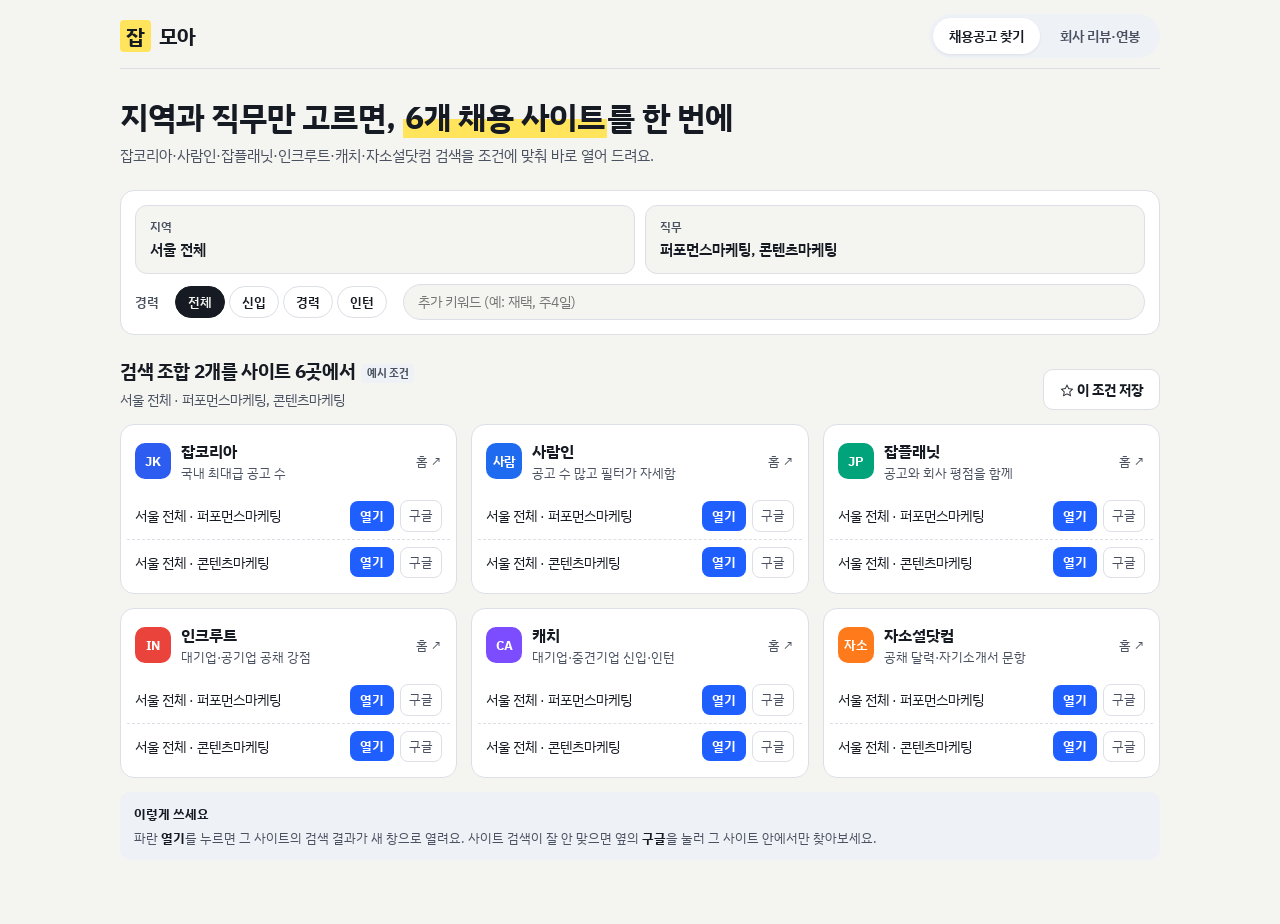
==== jobmoa.html @ 412c2b77 "잡모아·틀편집 스튜디오 앱 페이지 추가 (iOS 홈 화면 웹앱 메타 + 아이콘)" ====
<!doctype html>
<html lang="ko">
<head>
<meta charset="utf-8">
<meta name="viewport" content="width=device-width, initial-scale=1, viewport-fit=cover">
<meta name="theme-color" content="#f4f5f1">
<title>잡모아</title>
<!-- iOS '홈 화면에 추가' 웹앱 -->
<meta name="apple-mobile-web-app-capable" content="yes">
<meta name="mobile-web-app-capable" content="yes">
<meta name="apple-mobile-web-app-status-bar-style" content="default">
<meta name="apple-mobile-web-app-title" content="잡모아">
<link rel="apple-touch-icon" sizes="512x512" href="jobmoa_icon.png">
<link rel="icon" type="image/png" sizes="512x512" href="jobmoa_icon.png">
<link rel="preconnect" href="https://fonts.googleapis.com">
<link rel="preconnect" href="https://fonts.gstatic.com" crossorigin>
<link rel="stylesheet" href="https://fonts.googleapis.com/css2?family=IBM+Plex+Sans+KR:wght@400;500;600;700&display=swap">
<style>
/* 레이아웃: 이력서 종이 + 형광펜 — 위에서 조건을 고르면 아래에 사이트별 결과 카드가 바로 쌓이는 한 줄 흐름 */
:root {
  --paper: #f4f5f1;
  --sheet: #ffffff;
  --ink: #161a22;
  --ink-2: #4a5160;
  --rule: #dcdfe5;
  --pen: #1f5eff;
  --pen-ink: #ffffff;
  --marker: #ffe45c;
  --marker-ink: #161a22;
  --soft: #eef1f6;
  --font: "IBM Plex Sans KR", "Apple SD Gothic Neo", "Malgun Gothic", system-ui, sans-serif;
  --r: 14px;
}
@media (prefers-color-scheme: dark) {
  :root:not([data-theme="light"]) {
    --paper: #0f1115; --sheet: #181b22; --ink: #eceef3; --ink-2: #a3a9b7; --rule: #2b303b;
    --pen: #6f97ff; --pen-ink: #0f1115; --marker: #f5d63d; --marker-ink: #161a22; --soft: #20242d;
    color-scheme: dark;
  }
}
:root[data-theme="dark"] {
  --paper: #0f1115; --sheet: #181b22; --ink: #eceef3; --ink-2: #a3a9b7; --rule: #2b303b;
  --pen: #6f97ff; --pen-ink: #0f1115; --marker: #f5d63d; --marker-ink: #161a22; --soft: #20242d;
  color-scheme: dark;
}
* { box-sizing: border-box; }
[hidden] { display: none !important; }
body {
  background: var(--paper); color: var(--ink); font-family: var(--font); font-size: 15px; line-height: 1.55;
  padding-left: max(16px, env(safe-area-inset-left, 0px));
  padding-right: max(16px, env(safe-area-inset-right, 0px));
  padding-block: 0 64px;
}
body::before { content: ""; position: fixed; inset: 0 0 auto; height: env(safe-area-inset-top, 0px); z-index: 10; background: var(--paper); }
button { font: inherit; color: inherit; }
a { color: inherit; }
:focus-visible { outline: 2px solid var(--pen); outline-offset: 2px; }
.wrap { max-width: 1040px; width: 100%; margin: 0 auto; display: flex; flex-direction: column; gap: 22px; }

/* 상단 */
.top { position: sticky; top: env(safe-area-inset-top, 0px); z-index: 5; background: var(--paper); padding-block: 14px 10px; display: flex; flex-wrap: wrap; gap: 12px; align-items: center; justify-content: space-between; border-bottom: 1px solid var(--rule); }
.logo { display: flex; align-items: center; gap: 8px; font-weight: 700; font-size: 21px; letter-spacing: -0.02em; text-decoration: none; }
.logo mark { background: var(--marker); color: var(--marker-ink); padding: 0 6px; border-radius: 4px; }
.tabs { display: flex; gap: 4px; background: var(--soft); padding: 4px; border-radius: 999px; }
.tabs a { text-decoration: none; padding: 7px 16px; border-radius: 999px; font-weight: 600; font-size: 14px; color: var(--ink-2); }
.tabs a[aria-current="page"] { background: var(--sheet); color: var(--ink); box-shadow: 0 1px 3px rgba(0,0,0,.08); }

.intro h1 { font-size: clamp(22px, 4.2vw, 32px); line-height: 1.3; margin: 6px 0 6px; letter-spacing: -0.03em; text-wrap: balance; }
.intro h1 mark { background: linear-gradient(transparent 55%, var(--marker) 55%); color: inherit; padding: 0 2px; }
.intro p { margin: 0; color: var(--ink-2); max-width: 62ch; }

.sheet { background: var(--sheet); border: 1px solid var(--rule); border-radius: var(--r); }

/* 조건 고르기 (잡코리아식 2단 메뉴) */
.cond { display: grid; grid-template-columns: 1fr 1fr; gap: 10px; padding: 14px; }
@media (max-width: 640px) { .cond { grid-template-columns: 1fr; } }
.field-btn { display: flex; flex-direction: column; align-items: flex-start; gap: 2px; text-align: left; padding: 12px 14px; border: 1px solid var(--rule); border-radius: 12px; background: var(--paper); cursor: pointer; min-width: 0; }
.field-btn[aria-expanded="true"] { border-color: var(--pen); box-shadow: 0 0 0 3px color-mix(in srgb, var(--pen) 18%, transparent); }
.field-btn small { color: var(--ink-2); font-size: 12px; font-weight: 600; letter-spacing: 0.04em; }
.field-btn span { font-weight: 600; white-space: nowrap; overflow: hidden; text-overflow: ellipsis; max-width: 100%; }
.field-btn span.empty { color: var(--ink-2); font-weight: 400; }

.extra { grid-column: 1 / -1; display: flex; flex-wrap: wrap; gap: 8px 16px; align-items: center; }
.seg { display: flex; gap: 4px; flex-wrap: wrap; }
.seg button, .chip { border: 1px solid var(--rule); background: var(--sheet); border-radius: 999px; padding: 5px 12px; font-size: 13px; font-weight: 600; cursor: pointer; }
.seg button[aria-pressed="true"] { background: var(--ink); color: var(--paper); border-color: var(--ink); }
.extra label { font-size: 13px; color: var(--ink-2); font-weight: 600; }
.kw { flex: 1; min-width: 160px; border: 1px solid var(--rule); background: var(--paper); border-radius: 999px; padding: 6px 14px; font: inherit; font-size: 14px; color: var(--ink); }

.panel { border-top: 1px solid var(--rule); }
.panel-head { display: flex; justify-content: space-between; align-items: center; padding: 12px 14px 0; gap: 8px; }
.panel-head b { font-size: 15px; }
.panel-head .count { font-size: 13px; color: var(--ink-2); font-variant-numeric: tabular-nums; }
.cols { display: grid; grid-template-columns: minmax(110px, 0.8fr) 2fr; height: 330px; margin: 10px 14px 0; border: 1px solid var(--rule); border-radius: 10px; overflow: hidden; }
.col { overflow-y: auto; min-width: 0; }
.col.l { background: var(--soft); border-right: 1px solid var(--rule); }
.col.l button { display: flex; justify-content: space-between; align-items: center; width: 100%; text-align: left; padding: 10px 12px; border: 0; background: none; cursor: pointer; font-size: 14px; gap: 6px; }
.col.l button[aria-current="true"] { background: var(--sheet); font-weight: 700; color: var(--pen); }
.col.l button .dot { width: 7px; height: 7px; border-radius: 50%; background: var(--pen); flex: none; }
.col.r { padding: 10px; display: flex; flex-wrap: wrap; align-content: flex-start; gap: 6px; }
.opt { border: 1px solid var(--rule); background: var(--sheet); border-radius: 8px; padding: 6px 10px; font-size: 14px; cursor: pointer; }
.opt[aria-pressed="true"] { background: var(--marker); color: var(--marker-ink); border-color: transparent; font-weight: 700; }
.opt.all { font-weight: 600; }
.picked { display: flex; flex-wrap: wrap; gap: 6px; padding: 12px 14px; min-height: 50px; align-items: center; }
.picked .chip { display: inline-flex; gap: 6px; align-items: center; background: var(--soft); border-color: transparent; }
.picked .chip i { font-style: normal; color: var(--ink-2); }
.picked .none { color: var(--ink-2); font-size: 13px; }
.panel-foot { display: flex; justify-content: flex-end; gap: 8px; padding: 0 14px 14px; }
.btn { border: 1px solid var(--rule); background: var(--sheet); border-radius: 10px; padding: 9px 16px; font-weight: 700; cursor: pointer; font-size: 14px; }
.btn.primary { background: var(--pen); color: var(--pen-ink); border-color: transparent; }

.saved { display: flex; flex-wrap: wrap; gap: 6px; align-items: center; }
.saved > span { font-size: 13px; color: var(--ink-2); font-weight: 600; margin-right: 4px; }
.saved .chip { display: inline-flex; align-items: center; gap: 6px; }
.saved .chip .x { border: 0; background: none; padding: 0 0 0 2px; cursor: pointer; color: var(--ink-2); }

/* 결과 */
.res-head { display: flex; flex-wrap: wrap; gap: 8px 12px; justify-content: space-between; align-items: flex-end; }
.res-head h2 { margin: 0; font-size: 19px; letter-spacing: -0.02em; }
.res-head p { margin: 2px 0 0; color: var(--ink-2); font-size: 14px; }
.example { display: inline-block; font-size: 11px; font-weight: 700; background: var(--soft); color: var(--ink-2); border-radius: 4px; padding: 1px 6px; margin-left: 6px; vertical-align: middle; }
.grid { display: grid; grid-template-columns: repeat(auto-fill, minmax(min(100%, 310px), 1fr)); gap: 14px; }
.site { display: flex; flex-direction: column; min-width: 0; }
.site-h { display: flex; align-items: center; gap: 10px; padding: 14px 14px 10px; }
.badge { flex: none; width: 36px; height: 36px; border-radius: 10px; display: grid; place-items: center; color: #fff; font-weight: 700; font-size: 13px; letter-spacing: -0.02em; }
.site-h b { display: block; font-size: 16px; }
.site-h small { display: block; color: var(--ink-2); font-size: 12.5px; }
.site-h .home { margin-left: auto; font-size: 12.5px; color: var(--ink-2); text-decoration: none; white-space: nowrap; }
.rows { list-style: none; margin: 0; padding: 0 6px 8px; }
.rows li { display: flex; align-items: center; gap: 6px; padding: 7px 8px; border-top: 1px dashed var(--rule); min-width: 0; }
.rows li:first-child { border-top: 0; }
.rows .q { flex: 1; min-width: 0; font-size: 14px; overflow: hidden; text-overflow: ellipsis; white-space: nowrap; }
.go { flex: none; text-decoration: none; font-weight: 700; font-size: 13px; padding: 5px 10px; border-radius: 8px; background: var(--pen); color: var(--pen-ink); }
.alt { flex: none; text-decoration: none; font-size: 12.5px; padding: 5px 8px; border-radius: 8px; color: var(--ink-2); border: 1px solid var(--rule); }
.more { margin: 0 14px 12px; align-self: flex-start; border: 0; background: none; color: var(--pen); font-weight: 700; font-size: 13px; cursor: pointer; padding: 0; }

/* 회사 */
.cform { display: flex; gap: 8px; padding: 14px; flex-wrap: wrap; }
.cform input { flex: 1; min-width: 180px; font: inherit; font-size: 16px; padding: 11px 14px; border: 1px solid var(--rule); border-radius: 10px; background: var(--paper); color: var(--ink); }
.quick { display: flex; flex-wrap: wrap; gap: 6px; padding: 0 14px 14px; align-items: center; }
.quick span { font-size: 13px; color: var(--ink-2); margin-right: 2px; }
.group-title { margin: 0; font-size: 18px; letter-spacing: -0.02em; }
.group-title small { display: block; font-size: 13px; color: var(--ink-2); font-weight: 400; letter-spacing: 0; }
.example { white-space: nowrap; }
.crow { display: flex; align-items: center; gap: 10px; padding: 12px 14px; flex-wrap: wrap; }
.crow .info { flex: 1; min-width: 150px; }
.crow .info b { display: block; }
.crow .info small { color: var(--ink-2); font-size: 13px; }
.crow .acts { display: flex; gap: 6px; }
.clist { display: flex; flex-direction: column; }
.clist .crow + .crow { border-top: 1px solid var(--rule); }

.note { font-size: 13px; color: var(--ink-2); background: var(--soft); border-radius: 10px; padding: 12px 14px; display: flex; flex-direction: column; gap: 4px; }
.note b { color: var(--ink); }
.toast { position: fixed; left: 50%; transform: translateX(-50%); bottom: calc(20px + env(safe-area-inset-bottom, 0px)); background: var(--ink); color: var(--paper); padding: 9px 16px; border-radius: 999px; font-weight: 600; font-size: 14px; z-index: 20; max-width: calc(100vw - 32px); }
@media (prefers-reduced-motion: no-preference) { .site, .crow { animation: rise .25s ease both; } }
@keyframes rise { from { transform: translateY(4px); } to { transform: none; } }
</style>
<style>body{margin:0}[hidden]{display:none!important}</style>
</head>
<body>

<div class="wrap">
  <header class="top">
    <a class="logo" href="#jobs"><mark>잡</mark>모아</a>
    <nav class="tabs" aria-label="메뉴">
      <a href="#jobs" id="tabJobs">채용공고 찾기</a>
      <a href="#company" id="tabCompany">회사 리뷰·연봉</a>
    </nav>
  </header>

  <!-- 채용공고 -->
  <main id="viewJobs" class="wrap">
    <div class="intro">
      <h1>지역과 직무만 고르면, <mark>6개 채용 사이트</mark>를 한 번에</h1>
      <p>잡코리아·사람인·잡플래닛·인크루트·캐치·자소설닷컴 검색을 조건에 맞춰 바로 열어 드려요.</p>
    </div>

    <div id="savedBar" class="saved" hidden></div>

    <section class="sheet" aria-label="검색 조건">
      <div class="cond">
        <button class="field-btn" id="btnRegion" type="button" aria-expanded="false" aria-controls="panel">
          <small>지역</small><span id="regionSum"></span>
        </button>
        <button class="field-btn" id="btnJob" type="button" aria-expanded="false" aria-controls="panel">
          <small>직무</small><span id="jobSum"></span>
        </button>
        <div class="extra">
          <label>경력</label>
          <div class="seg" id="expSeg">
            <button type="button" data-v="" aria-pressed="true">전체</button>
            <button type="button" data-v="신입" aria-pressed="false">신입</button>
            <button type="button" data-v="경력" aria-pressed="false">경력</button>
            <button type="button" data-v="인턴" aria-pressed="false">인턴</button>
          </div>
          <input class="kw" id="kw" type="text" placeholder="추가 키워드 (예: 재택, 주4일)" autocomplete="off">
        </div>
      </div>

      <div class="panel" id="panel" hidden>
        <div class="panel-head"><b id="panelTitle"></b><span class="count" id="panelCount"></span></div>
        <div class="cols">
          <div class="col l" id="colL"></div>
          <div class="col r" id="colR"></div>
        </div>
        <div class="picked" id="picked"></div>
        <div class="panel-foot">
          <button class="btn" id="btnReset" type="button">초기화</button>
          <button class="btn primary" id="btnDone" type="button">선택 완료</button>
        </div>
      </div>
    </section>

    <section aria-label="검색 결과" class="wrap" style="gap:14px">
      <div class="res-head">
        <div>
          <h2 id="resTitle"></h2>
          <p id="resSub"></p>
        </div>
        <button class="btn" id="btnSave" type="button">☆ 이 조건 저장</button>
      </div>
      <div class="grid" id="jobGrid"></div>
      <div class="note">
        <b>이렇게 쓰세요</b>
        <span>파란 <b>열기</b>를 누르면 그 사이트의 검색 결과가 새 창으로 열려요. 사이트 검색이 잘 안 맞으면 옆의 <b>구글</b>을 눌러 그 사이트 안에서만 찾아보세요.</span>
      </div>
    </section>
  </main>

  <!-- 회사 -->
  <main id="viewCompany" class="wrap" hidden>
    <div class="intro">
      <h1>회사 이름 하나로 <mark>리뷰와 연봉</mark>을 모아 보기</h1>
      <p>잡플래닛·블라인드 리뷰와 8개 사이트의 연봉 정보를 바로 열어 드려요.</p>
    </div>
    <section class="sheet" aria-label="회사 검색">
      <form class="cform" id="cform">
        <input id="company" type="search" placeholder="회사 이름 (예: 카카오)" autocomplete="off" enterkeyhint="search">
        <button class="btn primary" type="submit">찾기</button>
      </form>
      <div class="quick" id="quick"></div>
    </section>

    <section class="wrap" style="gap:12px" aria-labelledby="revTitle">
      <h2 class="group-title" id="revTitle">회사 리뷰 <small>현직자·전직자 평가</small></h2>
      <div class="sheet clist" id="revList"></div>
    </section>
    <section class="wrap" style="gap:12px" aria-labelledby="salTitle">
      <h2 class="group-title" id="salTitle">연봉 정보 <small>사이트마다 기준이 달라 함께 비교해 보세요</small></h2>
      <div class="sheet clist" id="salList"></div>
    </section>
    <div class="note">
      <b>알아두면 좋아요</b>
      <span>잡플래닛·블라인드는 로그인해야 리뷰 전체가 보여요. 블라인드는 회사 이메일 인증을 한 사람이 쓴 글이에요.</span>
      <span>연봉은 사이트마다 근거가 달라요(직원 제보, 국민연금 가입 정보 기반 추정 등). 여러 곳을 비교하고 '평균'인지 '초봉'인지 꼭 확인하세요.</span>
    </div>
  </main>
</div>
<div class="toast" id="toast" hidden></div>

<script>
// ===================== 사이트 정보 =====================
// 검색 주소가 바뀌면 여기만 고치면 됩니다.
const e = encodeURIComponent;
const google = (domain, q) => `https://www.google.com/search?q=${e(`site:${domain} ${q}`)}`;
const SITES = {
  jobkorea: { name: '잡코리아', abbr: 'JK', color: '#2c5cf0', domain: 'jobkorea.co.kr', home: 'https://www.jobkorea.co.kr',
    jobs: (q) => `https://www.jobkorea.co.kr/Search/?stext=${e(q)}`,
    company: (n) => `https://www.jobkorea.co.kr/Search/?stext=${e(n)}&tabType=corp`,
    jobDesc: '국내 최대급 공고 수', salDesc: '기업정보의 연봉·평균연봉' },
  saramin: { name: '사람인', abbr: '사람', color: '#1f6bf0', domain: 'saramin.co.kr', home: 'https://www.saramin.co.kr',
    jobs: (q) => `https://www.saramin.co.kr/zf_user/search/recruit?searchword=${e(q)}`,
    company: (n) => `https://www.saramin.co.kr/zf_user/search/company?searchword=${e(n)}`,
    jobDesc: '공고 수 많고 필터가 자세함', salDesc: '기업정보의 평균연봉·신입 연봉' },
  jobplanet: { name: '잡플래닛', abbr: 'JP', color: '#00a37a', domain: 'jobplanet.co.kr', home: 'https://www.jobplanet.co.kr',
    jobs: (q) => `https://www.jobplanet.co.kr/search?query=${e(q)}`,
    company: (n) => `https://www.jobplanet.co.kr/search?query=${e(n)}`,
    jobDesc: '공고와 회사 평점을 함께', salDesc: '직원 제보 연봉·직급별', revDesc: '별점·장단점·면접 후기' },
  incruit: { name: '인크루트', abbr: 'IN', color: '#e9433b', domain: 'incruit.com', home: 'https://www.incruit.com',
    jobs: (q) => `https://search.incruit.com/list/search.asp?col=job&kw=${e(q)}`,
    company: (n) => `https://search.incruit.com/list/search.asp?col=all&kw=${e(n)}`,
    jobDesc: '대기업·공기업 공채 강점', salDesc: '기업 연봉 정보' },
  catch: { name: '캐치', abbr: 'CA', color: '#7b4dff', domain: 'catch.co.kr', home: 'https://www.catch.co.kr',
    jobs: (q) => `https://www.catch.co.kr/Search/SearchList?Keyword=${e(q)}`,
    company: (n) => `https://www.catch.co.kr/Search/SearchList?Keyword=${e(n)}`,
    jobDesc: '대기업·중견기업 신입·인턴', salDesc: '기업 연봉·초봉 정보' },
  jasoseol: { name: '자소설닷컴', abbr: '자소', color: '#ff7a1a', domain: 'jasoseol.com', home: 'https://jasoseol.com',
    jobs: (q) => `https://jasoseol.com/search?keyword=${e(q)}`,
    company: (n) => `https://jasoseol.com/search?keyword=${e(n)}`,
    jobDesc: '공채 달력·자기소개서 문항', salDesc: '기업 연봉 정보' },
  blind: { name: '블라인드', abbr: 'BL', color: '#e2213f', domain: 'teamblind.com', home: 'https://www.teamblind.com/kr/',
    company: (n) => `https://www.teamblind.com/kr/search/${e(n)}`,
    salDesc: '현직자 연봉 제보·연봉 글', revDesc: '회사 이메일 인증 현직자 평점·리뷰' },
  jobbrain: { name: '잡브레인', abbr: 'JB', color: '#3a8f2e', domain: 'jobbrain.co.kr', home: 'https://www.jobbrain.co.kr',
    company: null, salDesc: '연봉 정보' },
};
const JOB_SITES = ['jobkorea', 'saramin', 'jobplanet', 'incruit', 'catch', 'jasoseol'];
const REVIEW_SITES = ['jobplanet', 'blind'];
const SALARY_SITES = ['blind', 'jobkorea', 'jobplanet', 'incruit', 'catch', 'saramin', 'jasoseol', 'jobbrain'];

// ===================== 지역 (잡코리아 지역 메뉴 구성 참고) =====================
const REGIONS = [
  ['전국', ''],
  ['서울', '강남구 강동구 강북구 강서구 관악구 광진구 구로구 금천구 노원구 도봉구 동대문구 동작구 마포구 서대문구 서초구 성동구 성북구 송파구 양천구 영등포구 용산구 은평구 종로구 중구 중랑구'],
  ['경기', '수원시 성남시 고양시 용인시 부천시 안산시 안양시 남양주시 화성시 평택시 의정부시 시흥시 파주시 김포시 광명시 광주시 군포시 하남시 오산시 이천시 안성시 의왕시 양주시 구리시 포천시 여주시 동두천시 과천시 가평군 양평군 연천군'],
  ['인천', '중구 동구 미추홀구 연수구 남동구 부평구 계양구 서구 강화군 옹진군'],
  ['부산', '중구 서구 동구 영도구 부산진구 동래구 남구 북구 해운대구 사하구 금정구 강서구 연제구 수영구 사상구 기장군'],
  ['대구', '중구 동구 서구 남구 북구 수성구 달서구 달성군 군위군'],
  ['광주', '동구 서구 남구 북구 광산구'],
  ['대전', '동구 중구 서구 유성구 대덕구'],
  ['울산', '중구 남구 동구 북구 울주군'],
  ['세종', ''],
  ['강원', '춘천시 원주시 강릉시 동해시 태백시 속초시 삼척시 홍천군 횡성군 영월군 평창군 정선군 철원군 화천군 양구군 인제군 고성군 양양군'],
  ['충북', '청주시 충주시 제천시 보은군 옥천군 영동군 증평군 진천군 괴산군 음성군 단양군'],
  ['충남', '천안시 공주시 보령시 아산시 서산시 논산시 계룡시 당진시 금산군 부여군 서천군 청양군 홍성군 예산군 태안군'],
  ['전북', '전주시 군산시 익산시 정읍시 남원시 김제시 완주군 진안군 무주군 장수군 임실군 순창군 고창군 부안군'],
  ['전남', '목포시 여수시 순천시 나주시 광양시 담양군 곡성군 구례군 고흥군 보성군 화순군 장흥군 강진군 해남군 영암군 무안군 함평군 영광군 장성군 완도군 진도군 신안군'],
  ['경북', '포항시 경주시 김천시 안동시 구미시 영주시 영천시 상주시 문경시 경산시 의성군 청송군 영양군 영덕군 청도군 고령군 성주군 칠곡군 예천군 봉화군 울진군 울릉군'],
  ['경남', '창원시 진주시 통영시 사천시 김해시 밀양시 거제시 양산시 의령군 함안군 창녕군 고성군 남해군 하동군 산청군 함양군 거창군 합천군'],
  ['제주', '제주시 서귀포시'],
  ['해외', ''],
].map(([name, subs]) => ({ name, subs: subs ? subs.split(' ') : [] }));

// ===================== 직무 (잡코리아 직무 메뉴 구성 참고) =====================
const JOBS = [
  ['기획·전략', '기획', '경영기획 사업기획 전략기획 서비스기획 상품기획 사업개발 경영컨설팅 신사업기획 PM PO ESG 해외사업'],
  ['마케팅·홍보·조사', '마케팅', '퍼포먼스마케팅 디지털마케팅 브랜드마케팅 콘텐츠마케팅 마케팅기획 광고기획 홍보PR 바이럴마케팅 CRM마케팅 그로스마케팅 SNS마케팅 시장조사'],
  ['회계·세무·재무', '회계', '회계 세무 재무 경리 자금 IR 원가관리 결산 감사 내부통제'],
  ['인사·노무·HRD', '인사', '인사 채용 HRD 교육담당 노무 급여 조직문화 평가보상 HRM'],
  ['총무·법무·사무', '사무', '총무 법무 사무보조 비서 사무행정 문서관리 컴플라이언스 특허 데이터입력 안내데스크'],
  ['IT개발·데이터', '개발', '백엔드개발자 프론트엔드개발자 웹개발자 앱개발자 안드로이드개발자 iOS개발자 풀스택개발자 게임개발자 데이터엔지니어 데이터분석가 데이터사이언티스트 AI엔지니어 머신러닝엔지니어 DevOps 클라우드엔지니어 시스템엔지니어 네트워크엔지니어 보안엔지니어 DBA QA 임베디드개발자 기술지원'],
  ['디자인', '디자인', 'UI디자이너 UX디자이너 웹디자이너 그래픽디자이너 영상디자이너 BX디자이너 제품디자이너 산업디자이너 패션디자이너 인테리어디자이너 편집디자이너 3D디자이너 일러스트레이터'],
  ['영업·판매·무역', '영업', '기업영업 기술영업 해외영업 법인영업 영업관리 영업지원 매장판매 무역사무 수출입 제약영업 부동산영업'],
  ['고객상담·TM', '고객상담', '고객상담 CS 콜센터 텔레마케터 인바운드 아웃바운드 채팅상담 VOC 고객관리'],
  ['구매·자재·물류', '물류', '구매 자재관리 물류관리 재고관리 SCM 유통관리 창고관리 입출고'],
  ['상품기획·MD', 'MD', 'MD 온라인MD 상품기획 바이어 VMD 패션MD 식품MD 상품개발'],
  ['운전·운송·배송', '운전', '택배기사 배송기사 화물운전 지게차 버스기사 수행기사 운송관리'],
  ['서비스', '서비스', '호텔 외식 바리스타 요리사 미용 웨딩 여행 승무원 경비 보안요원 리셉션'],
  ['생산', '생산', '생산관리 품질관리 생산직 공정관리 설비보전 제조 조립 검사 포장 기계조작 용접 전기기사'],
  ['건설·건축', '건설', '건축설계 건축시공 토목 현장관리 안전관리 인테리어시공 전기공사 설비 감리 공무 견적 CAD'],
  ['의료', '의료', '간호사 간호조무사 의사 약사 물리치료사 임상병리사 방사선사 치과위생사 원무 병원코디네이터 의료기기 CRA'],
  ['연구·R&D', '연구', '연구원 반도체 바이오 화학 기계설계 전자회로 소재 배터리 자동차 신약개발 식품연구 R&D기획'],
  ['교육', '교육', '학원강사 교사 교육기획 교재개발 이러닝 방과후교사 튜터 학습지교사 교육운영 보육교사'],
  ['미디어·문화·스포츠', '미디어', 'PD 영상편집 작가 기자 아나운서 크리에이터 방송스태프 공연기획 출판 사진작가 스포츠강사 큐레이터'],
  ['금융·보험', '금융', '은행 증권 자산운용 투자심사 리스크관리 보험설계사 손해사정 여신 외환 핀테크 애널리스트 펀드매니저'],
  ['공공·복지', '복지', '사회복지사 요양보호사 공무원 공공기관 상담사 직업상담사 활동지원사 NGO 보건 청소년지도사'],
].map(([name, all, subs]) => ({ name, all, subs: subs.split(' ') }));

const MAX = 5;

// ===================== 상태 =====================
const store = {
  get(k, d) { try { const v = localStorage.getItem(k); return v ? JSON.parse(v) : d; } catch { return d; } },
  set(k, v) { try { localStorage.setItem(k, JSON.stringify(v)); } catch {} },
};
const S = {
  regions: [{ sido: '서울', gu: null }],          // 처음 열었을 때 보여 주는 예시 조건
  jobs: [{ cat: '마케팅·홍보·조사', sub: '퍼포먼스마케팅' }, { cat: '마케팅·홍보·조사', sub: '콘텐츠마케팅' }],
  exp: '',
  kw: '',
  isExample: true,
  panel: null,          // 'region' | 'job' | null
  colRegion: '서울',
  colJob: 'IT개발·데이터',
  expanded: {},
};
const $ = (id) => document.getElementById(id);
const esc = (s) => String(s).replace(/[&<>"']/g, (c) => ({ '&': '&amp;', '<': '&lt;', '>': '&gt;', '"': '&quot;', "'": '&#39;' }[c]));

function toast(msg) {
  const t = $('toast');
  t.textContent = msg;
  t.hidden = false;
  clearTimeout(toast.h);
  toast.h = setTimeout(() => (t.hidden = true), 2400);
}

// ===================== 라벨·검색어 만들기 =====================
const regionLabel = (r) => (r.gu ? `${r.sido} ${r.gu}` : r.sido === '전국' ? '전국' : `${r.sido} 전체`);
const regionTerm = (r) => (r.sido === '전국' ? '' : r.sido === '해외' ? '해외' : r.gu ? `${r.sido} ${r.gu}` : r.sido);
const jobLabel = (j) => j.sub || `${j.cat} 전체`;
const jobTerm = (j) => j.sub || JOBS.find((c) => c.name === j.cat)?.all || j.cat;

function combos() {
  const rs = S.regions.length ? S.regions : [{ sido: '전국', gu: null }];
  const js = S.jobs.length ? S.jobs : [null];
  const out = [];
  for (const r of rs) for (const j of js) {
    const q = [regionTerm(r), j ? jobTerm(j) : '', S.exp, S.kw].filter(Boolean).join(' ').trim();
    const label = [regionLabel(r), j ? jobLabel(j) : '', S.exp, S.kw].filter(Boolean).join(' · ');
    if (q) out.push({ q, label });
  }
  return out;
}

// ===================== 조건 요약 =====================
function renderSummary() {
  const rs = $('regionSum'), js = $('jobSum');
  rs.textContent = S.regions.length ? S.regions.map(regionLabel).join(', ') : '지역을 선택하세요';
  rs.className = S.regions.length ? '' : 'empty';
  js.textContent = S.jobs.length ? S.jobs.map(jobLabel).join(', ') : '직무를 선택하세요';
  js.className = S.jobs.length ? '' : 'empty';
  $('btnRegion').setAttribute('aria-expanded', String(S.panel === 'region'));
  $('btnJob').setAttribute('aria-expanded', String(S.panel === 'job'));
  document.querySelectorAll('#expSeg button').forEach((b) => b.setAttribute('aria-pressed', String(b.dataset.v === S.exp)));
}

// ===================== 2단 메뉴 패널 =====================
function renderPanel() {
  const p = $('panel');
  p.hidden = !S.panel;
  if (!S.panel) return;
  const isR = S.panel === 'region';
  const list = isR ? S.regions : S.jobs;
  $('panelTitle').textContent = isR ? '지역 선택' : '직무 선택';
  $('panelCount').textContent = `${list.length} / ${MAX}개 선택`;

  const groups = isR ? REGIONS : JOBS;
  const active = isR ? S.colRegion : S.colJob;
  $('colL').innerHTML = groups.map((g) => {
    const has = list.some((x) => (isR ? x.sido : x.cat) === g.name);
    return `<button type="button" data-g="${esc(g.name)}" aria-current="${g.name === active}">${esc(g.name)}${has ? '<span class="dot" aria-label="선택됨"></span>' : ''}</button>`;
  }).join('');

  const g = groups.find((x) => x.name === active);
  const key = isR ? 'sido' : 'cat';
  const subKey = isR ? 'gu' : 'sub';
  const isOn = (sub) => list.some((x) => x[key] === g.name && x[subKey] === sub);
  const allName = isR ? (g.name === '전국' || g.name === '해외' || g.name === '세종' ? g.name : `${g.name} 전체`) : `${g.name} 전체`;
  $('colR').innerHTML =
    `<button type="button" class="opt all" data-sub="" aria-pressed="${isOn(null)}">${esc(allName)}</button>` +
    g.subs.map((s) => `<button type="button" class="opt" data-sub="${esc(s)}" aria-pressed="${isOn(s)}">${esc(s)}</button>`).join('');

  $('picked').innerHTML = list.length
    ? list.map((x, i) => `<span class="chip">${esc(isR ? regionLabel(x) : jobLabel(x))}<button type="button" class="x" data-rm="${i}" aria-label="삭제"><i>✕</i></button></span>`).join('')
    : `<span class="none">왼쪽에서 ${isR ? '시·도' : '분야'}를 고르고, 오른쪽에서 원하는 ${isR ? '구·시·군' : '직무'}를 눌러 주세요. 최대 ${MAX}개까지 고를 수 있어요.</span>`;
}

function toggle(sub) {
  if (S.isExample) { S.regions = []; S.jobs = []; S.isExample = false; } // 처음 직접 고르면 예시 조건은 지움
  const isR = S.panel === 'region';
  const list = isR ? S.regions : S.jobs;
  const key = isR ? 'sido' : 'cat', subKey = isR ? 'gu' : 'sub';
  const g = isR ? S.colRegion : S.colJob;
  const val = sub || null;
  const i = list.findIndex((x) => x[key] === g && x[subKey] === val);
  if (i >= 0) { list.splice(i, 1); }
  else {
    if (isR && g === '전국') list.length = 0;                       // 전국은 다른 지역과 함께 고르지 않음
    if (isR && g !== '전국') { const k = list.findIndex((x) => x.sido === '전국'); if (k >= 0) list.splice(k, 1); }
    if (val === null) { for (let k = list.length - 1; k >= 0; k--) if (list[k][key] === g) list.splice(k, 1); } // '전체'를 고르면 세부 항목은 정리
    else { const k = list.findIndex((x) => x[key] === g && x[subKey] === null); if (k >= 0) list.splice(k, 1); }
    if (list.length >= MAX) return toast(`최대 ${MAX}개까지 고를 수 있어요`);
    list.push(isR ? { sido: g, gu: val } : { cat: g, sub: val });
  }
  render();
}

// ===================== 결과 카드 =====================
function renderJobs() {
  const cs = combos();
  const rs = S.regions.length ? S.regions.map(regionLabel).join(', ') : '전국';
  $('resTitle').innerHTML = cs.length
    ? `검색 조합 ${cs.length}개를 사이트 6곳에서${S.isExample ? '<span class="example">예시 조건</span>' : ''}`
    : '조건을 골라 주세요';
  $('resSub').textContent = cs.length ? `${rs} · ${S.jobs.length ? S.jobs.map(jobLabel).join(', ') : '모든 직무'}${S.exp ? ' · ' + S.exp : ''}` : '위에서 지역과 직무를 고르면 여기에 사이트별 검색 결과가 나타나요.';
  $('btnSave').hidden = !cs.length;

  $('jobGrid').innerHTML = cs.length ? JOB_SITES.map((id) => {
    const s = SITES[id];
    const open = S.expanded[id];
    const shown = open ? cs : cs.slice(0, 4);
    return `<article class="sheet site">
      <div class="site-h">
        <span class="badge" style="background:${s.color}">${esc(s.abbr)}</span>
        <div><b>${esc(s.name)}</b><small>${esc(s.jobDesc)}</small></div>
        <a class="home" href="${s.home}" target="_blank" rel="noopener">홈 ↗</a>
      </div>
      <ul class="rows">${shown.map((c) => `<li>
        <span class="q" title="${esc(c.q)}">${esc(c.label)}</span>
        <a class="go" href="${s.jobs(c.q)}" target="_blank" rel="noopener">열기</a>
        <a class="alt" href="${google(s.domain, c.q + ' 채용')}" target="_blank" rel="noopener" aria-label="${esc(s.name)} 구글 검색">구글</a>
      </li>`).join('')}</ul>
      ${cs.length > 4 ? `<button type="button" class="more" data-more="${id}">${open ? '접기' : `${cs.length - 4}개 더 보기`}</button>` : ''}
    </article>`;
  }).join('') : '';
}

// ===================== 저장한 조건 =====================
function renderSaved() {
  const list = store.get('jm.saved', []);
  const bar = $('savedBar');
  bar.hidden = !list.length;
  bar.innerHTML = '<span>내 조건</span>' + list.map((x, i) =>
    `<span class="chip"><button type="button" class="load" data-load="${i}" style="border:0;background:none;padding:0;font-weight:600;cursor:pointer">${esc(x.name)}</button><button type="button" class="x" data-del="${i}" aria-label="삭제">✕</button></span>`).join('');
}
$('btnSave').onclick = () => {
  const list = store.get('jm.saved', []);
  const name = [S.regions.map(regionLabel).join('·') || '전국', S.jobs.map(jobLabel).join('·') || '전체', S.exp].filter(Boolean).join(' / ').slice(0, 40);
  list.unshift({ name, regions: S.regions, jobs: S.jobs, exp: S.exp, kw: S.kw });
  store.set('jm.saved', list.slice(0, 8));
  renderSaved();
  toast('조건을 저장했어요. 다음에 위에서 바로 불러올 수 있어요');
};
$('savedBar').onclick = (ev) => {
  const l = ev.target.closest('[data-load]'), d = ev.target.closest('[data-del]');
  const list = store.get('jm.saved', []);
  if (l) {
    const x = list[+l.dataset.load];
    Object.assign(S, { regions: x.regions, jobs: x.jobs, exp: x.exp, kw: x.kw || '', isExample: false, panel: null });
    $('kw').value = S.kw;
    render();
    toast(`'${x.name}' 조건을 불러왔어요`);
  } else if (d) {
    list.splice(+d.dataset.del, 1);
    store.set('jm.saved', list);
    renderSaved();
  }
};

// ===================== 이벤트 =====================
function render() { renderSummary(); renderPanel(); renderJobs(); }

$('btnRegion').onclick = () => { S.panel = S.panel === 'region' ? null : 'region'; render(); };
$('btnJob').onclick = () => { S.panel = S.panel === 'job' ? null : 'job'; render(); };
$('btnDone').onclick = () => { S.panel = null; render(); document.querySelector('.res-head').scrollIntoView({ behavior: 'smooth', block: 'start' }); };
$('btnReset').onclick = () => { if (S.panel === 'region') S.regions = []; else S.jobs = []; S.isExample = false; render(); };
$('colL').onclick = (ev) => {
  const b = ev.target.closest('[data-g]'); if (!b) return;
  if (S.panel === 'region') S.colRegion = b.dataset.g; else S.colJob = b.dataset.g;
  renderPanel();
  $('colR').scrollTop = 0;
};
$('colR').onclick = (ev) => { const b = ev.target.closest('[data-sub]'); if (b) toggle(b.dataset.sub); };
$('picked').onclick = (ev) => {
  const b = ev.target.closest('[data-rm]'); if (!b) return;
  (S.panel === 'region' ? S.regions : S.jobs).splice(+b.dataset.rm, 1);
  S.isExample = false;
  render();
};
$('expSeg').onclick = (ev) => { const b = ev.target.closest('button'); if (!b) return; S.exp = b.dataset.v; render(); };
$('kw').oninput = () => { S.kw = $('kw').value.trim(); renderJobs(); };
$('jobGrid').onclick = (ev) => { const b = ev.target.closest('[data-more]'); if (!b) return; S.expanded[b.dataset.more] = !S.expanded[b.dataset.more]; renderJobs(); };

// ===================== 회사 리뷰·연봉 =====================
let company = '네이버';
let companyIsExample = true;
const POPULAR = ['삼성전자', 'SK하이닉스', '현대자동차', 'LG전자', '카카오', '네이버', '쿠팡', '토스'];

function companyRow(id, kind) {
  const s = SITES[id];
  const word = kind === 'rev' ? '리뷰' : '연봉';
  const desc = kind === 'rev' ? s.revDesc : s.salDesc;
  const direct = s.company ? s.company(company) : s.home;
  return `<div class="crow">
    <span class="badge" style="background:${s.color}">${esc(s.abbr)}</span>
    <div class="info"><b>${esc(s.name)}</b><small>${esc(desc)}</small></div>
    <div class="acts">
      <a class="go" href="${direct}" target="_blank" rel="noopener">${s.company ? `${esc(s.name)}에서 보기` : '사이트 열기'}</a>
      <a class="alt" href="${google(s.domain, `"${company}" ${word}`)}" target="_blank" rel="noopener">구글로 ${word} 찾기</a>
    </div>
  </div>`;
}

function renderCompany() {
  const recent = store.get('jm.recent', []);
  const tag = companyIsExample ? '<span class="example">예시</span>' : '';
  $('revTitle').innerHTML = `${esc(company)} 리뷰${tag} <small>현직자·전직자 평가</small>`;
  $('salTitle').innerHTML = `${esc(company)} 연봉${tag} <small>사이트마다 기준이 달라 함께 비교해 보세요</small>`;
  $('revList').innerHTML = REVIEW_SITES.map((id) => companyRow(id, 'rev')).join('');
  $('salList').innerHTML = SALARY_SITES.map((id) => companyRow(id, 'sal')).join('');
  const names = recent.length ? recent : POPULAR;
  $('quick').innerHTML = `<span>${recent.length ? '최근 찾은 회사' : '많이 찾는 회사'}</span>` +
    names.map((n) => `<button type="button" class="chip" data-co="${esc(n)}">${esc(n)}</button>`).join('');
}
$('cform').onsubmit = (ev) => {
  ev.preventDefault();
  const n = $('company').value.trim();
  if (!n) return toast('회사 이름을 입력해 주세요');
  setCompany(n);
};
$('quick').onclick = (ev) => { const b = ev.target.closest('[data-co]'); if (b) { $('company').value = b.dataset.co; setCompany(b.dataset.co); } };
function setCompany(n) {
  company = n;
  companyIsExample = false;
  const recent = store.get('jm.recent', []).filter((x) => x !== n);
  recent.unshift(n);
  store.set('jm.recent', recent.slice(0, 8));
  renderCompany();
  $('revTitle').scrollIntoView({ behavior: 'smooth', block: 'start' });
}

// ===================== 화면 전환 (#jobs / #company) =====================
function route() {
  const c = location.hash === '#company';
  $('viewJobs').hidden = c;
  $('viewCompany').hidden = !c;
  $('tabJobs').setAttribute('aria-current', c ? 'false' : 'page');
  $('tabCompany').setAttribute('aria-current', c ? 'page' : 'false');
}
addEventListener('hashchange', route);

route();
render();
renderSaved();
renderCompany();
</script>

</body>
</html>
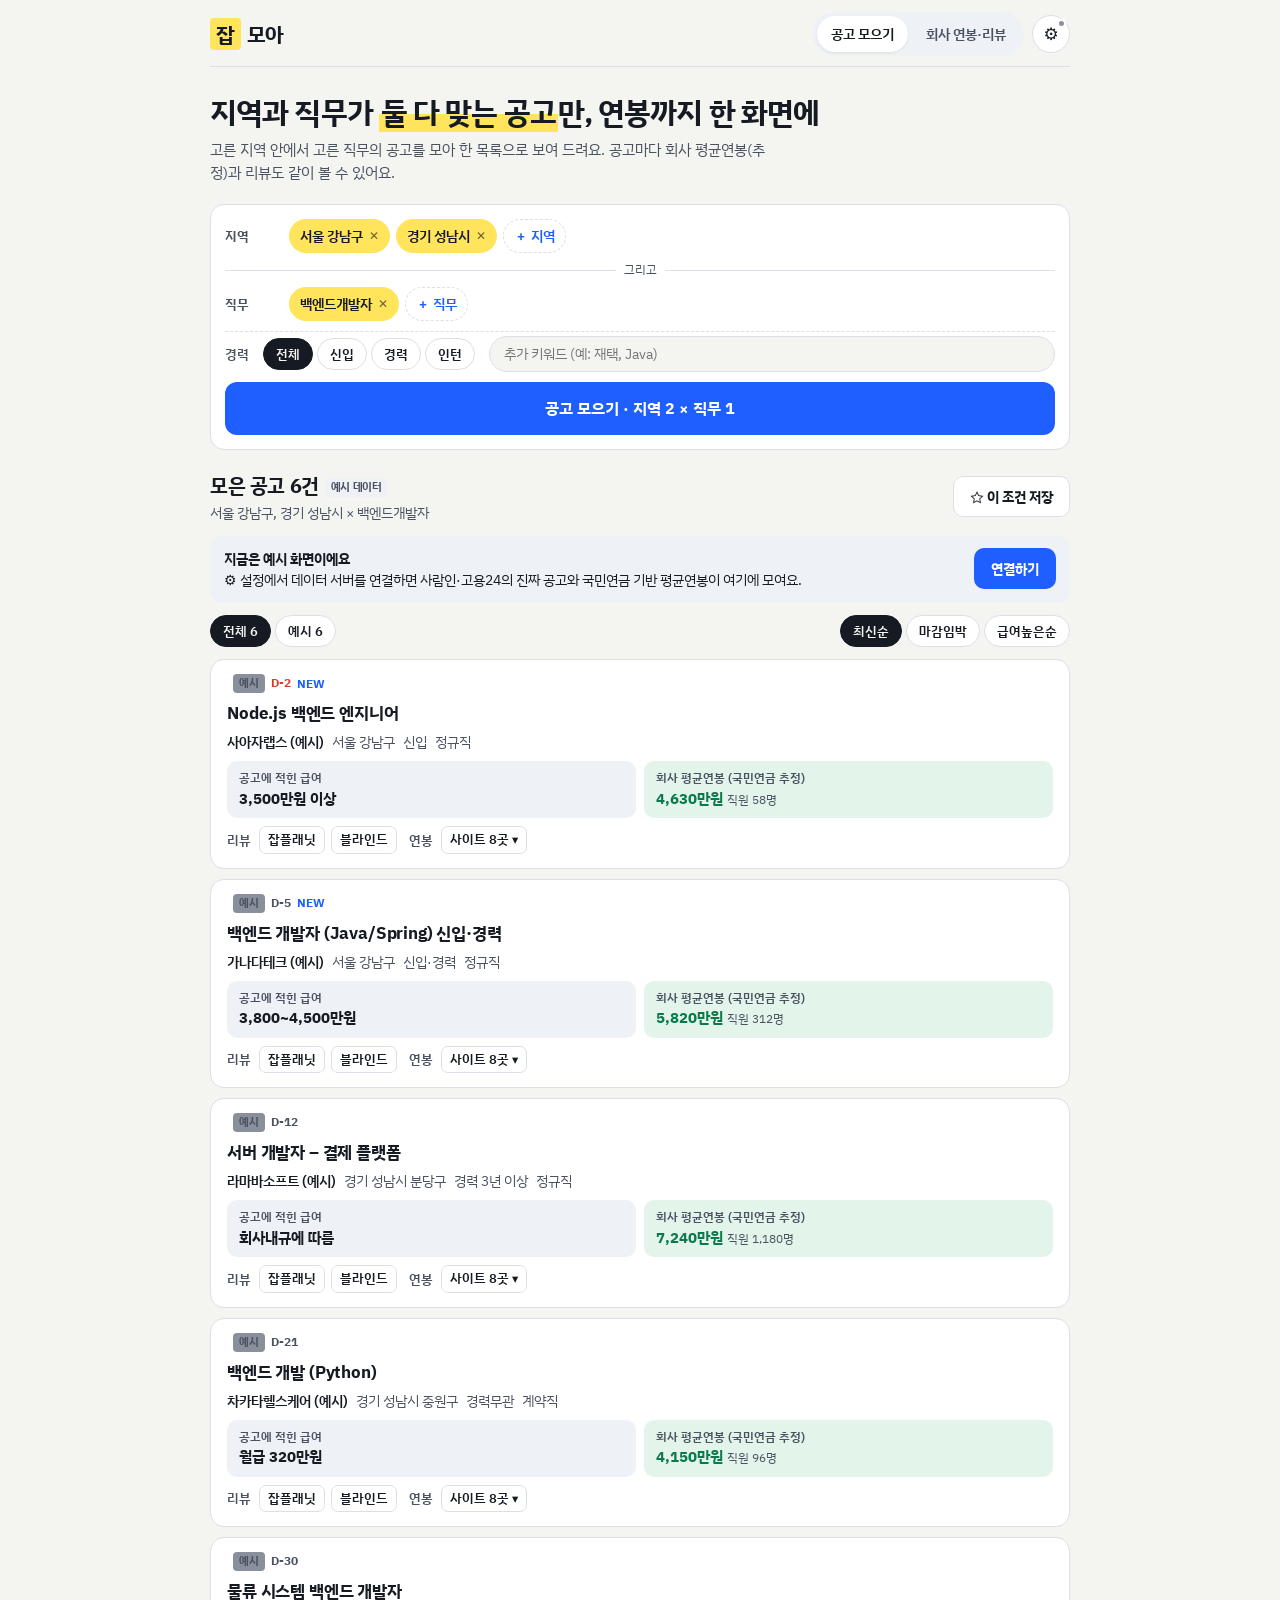
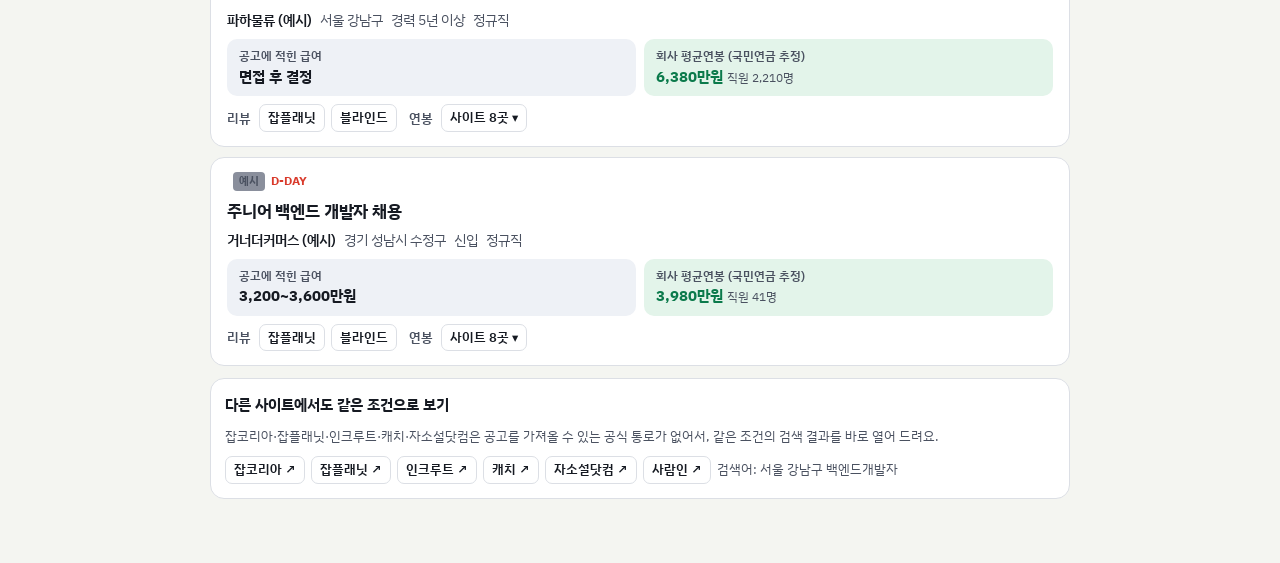
==== commit 17bccb3e: "잡모아 앱 페이지 추가 (iOS 홈 화면 웹앱 메타 + 아이콘)" ====
--- a/jobmoa.html
+++ b/jobmoa.html
@@ -5,18 +5,17 @@
 <meta name="viewport" content="width=device-width, initial-scale=1, viewport-fit=cover">
 <meta name="theme-color" content="#f4f5f1">
 <title>잡모아</title>
-<!-- iOS '홈 화면에 추가' 웹앱 -->
-<meta name="apple-mobile-web-app-capable" content="yes">
-<meta name="mobile-web-app-capable" content="yes">
-<meta name="apple-mobile-web-app-status-bar-style" content="default">
-<meta name="apple-mobile-web-app-title" content="잡모아">
-<link rel="apple-touch-icon" sizes="512x512" href="jobmoa_icon.png">
-<link rel="icon" type="image/png" sizes="512x512" href="jobmoa_icon.png">
 <link rel="preconnect" href="https://fonts.googleapis.com">
 <link rel="preconnect" href="https://fonts.gstatic.com" crossorigin>
 <link rel="stylesheet" href="https://fonts.googleapis.com/css2?family=IBM+Plex+Sans+KR:wght@400;500;600;700&display=swap">
+<!-- iOS 홈 화면 웹앱 -->
+<meta name="apple-mobile-web-app-capable" content="yes">
+<meta name="apple-mobile-web-app-status-bar-style" content="default">
+<meta name="apple-mobile-web-app-title" content="잡모아">
+<link rel="apple-touch-icon" href="jobmoa_icon.png">
+<link rel="icon" type="image/png" href="jobmoa_icon.png">
 <style>
-/* 레이아웃: 이력서 종이 + 형광펜 — 위에서 조건을 고르면 아래에 사이트별 결과 카드가 바로 쌓이는 한 줄 흐름 */
+/* 레이아웃: 이력서 종이 + 형광펜 — 위: 지역×직무 조건 한 장 / 아래: 모은 공고 한 줄 목록(급여·회사 평균연봉 같이) */
 :root {
   --paper: #f4f5f1;
   --sheet: #ffffff;
@@ -28,6 +27,12 @@
   --marker: #ffe45c;
   --marker-ink: #161a22;
   --soft: #eef1f6;
+  --money: #0b7a4b;
+  --money-bg: #e3f4ea;
+  --hot: #d93a2b;
+  --src-saramin: #1f6bf0;
+  --src-work24: #0a8a74;
+  --src-example: #8a8f9c;
   --font: "IBM Plex Sans KR", "Apple SD Gothic Neo", "Malgun Gothic", system-ui, sans-serif;
   --r: 14px;
 }
@@ -35,12 +40,14 @@
   :root:not([data-theme="light"]) {
     --paper: #0f1115; --sheet: #181b22; --ink: #eceef3; --ink-2: #a3a9b7; --rule: #2b303b;
     --pen: #6f97ff; --pen-ink: #0f1115; --marker: #f5d63d; --marker-ink: #161a22; --soft: #20242d;
+    --money: #52d494; --money-bg: #15291f; --hot: #ff7a6b; --src-saramin: #6f9dff; --src-work24: #3cc9ad; --src-example: #8b91a0;
     color-scheme: dark;
   }
 }
 :root[data-theme="dark"] {
   --paper: #0f1115; --sheet: #181b22; --ink: #eceef3; --ink-2: #a3a9b7; --rule: #2b303b;
   --pen: #6f97ff; --pen-ink: #0f1115; --marker: #f5d63d; --marker-ink: #161a22; --soft: #20242d;
+  --money: #52d494; --money-bg: #15291f; --hot: #ff7a6b; --src-saramin: #6f9dff; --src-work24: #3cc9ad; --src-example: #8b91a0;
   color-scheme: dark;
 }
 * { box-sizing: border-box; }
@@ -55,106 +62,149 @@
 button { font: inherit; color: inherit; }
 a { color: inherit; }
 :focus-visible { outline: 2px solid var(--pen); outline-offset: 2px; }
-.wrap { max-width: 1040px; width: 100%; margin: 0 auto; display: flex; flex-direction: column; gap: 22px; }
+.wrap { max-width: 860px; width: 100%; margin: 0 auto; display: flex; flex-direction: column; gap: 20px; }
 
 /* 상단 */
-.top { position: sticky; top: env(safe-area-inset-top, 0px); z-index: 5; background: var(--paper); padding-block: 14px 10px; display: flex; flex-wrap: wrap; gap: 12px; align-items: center; justify-content: space-between; border-bottom: 1px solid var(--rule); }
-.logo { display: flex; align-items: center; gap: 8px; font-weight: 700; font-size: 21px; letter-spacing: -0.02em; text-decoration: none; }
+.top { position: sticky; top: env(safe-area-inset-top, 0px); z-index: 5; background: var(--paper); padding-block: 12px 10px; display: flex; flex-wrap: wrap; gap: 10px; align-items: center; justify-content: space-between; border-bottom: 1px solid var(--rule); }
+.logo { display: flex; align-items: center; gap: 6px; font-weight: 700; font-size: 21px; letter-spacing: -0.02em; text-decoration: none; }
 .logo mark { background: var(--marker); color: var(--marker-ink); padding: 0 6px; border-radius: 4px; }
+.top-r { display: flex; gap: 8px; align-items: center; }
 .tabs { display: flex; gap: 4px; background: var(--soft); padding: 4px; border-radius: 999px; }
-.tabs a { text-decoration: none; padding: 7px 16px; border-radius: 999px; font-weight: 600; font-size: 14px; color: var(--ink-2); }
+.tabs a { text-decoration: none; padding: 7px 14px; border-radius: 999px; font-weight: 600; font-size: 14px; color: var(--ink-2); white-space: nowrap; }
 .tabs a[aria-current="page"] { background: var(--sheet); color: var(--ink); box-shadow: 0 1px 3px rgba(0,0,0,.08); }
-
-.intro h1 { font-size: clamp(22px, 4.2vw, 32px); line-height: 1.3; margin: 6px 0 6px; letter-spacing: -0.03em; text-wrap: balance; }
+.gear { position: relative; width: 38px; height: 38px; border-radius: 50%; border: 1px solid var(--rule); background: var(--sheet); cursor: pointer; font-size: 17px; }
+.gear .led { position: absolute; top: 3px; right: 3px; width: 9px; height: 9px; border-radius: 50%; background: var(--src-example); border: 2px solid var(--sheet); }
+.gear .led.on { background: var(--money); }
+
+.intro h1 { font-size: clamp(22px, 4.2vw, 30px); line-height: 1.3; margin: 6px 0 6px; letter-spacing: -0.03em; text-wrap: balance; }
 .intro h1 mark { background: linear-gradient(transparent 55%, var(--marker) 55%); color: inherit; padding: 0 2px; }
 .intro p { margin: 0; color: var(--ink-2); max-width: 62ch; }
-
 .sheet { background: var(--sheet); border: 1px solid var(--rule); border-radius: var(--r); }
 
-/* 조건 고르기 (잡코리아식 2단 메뉴) */
-.cond { display: grid; grid-template-columns: 1fr 1fr; gap: 10px; padding: 14px; }
-@media (max-width: 640px) { .cond { grid-template-columns: 1fr; } }
-.field-btn { display: flex; flex-direction: column; align-items: flex-start; gap: 2px; text-align: left; padding: 12px 14px; border: 1px solid var(--rule); border-radius: 12px; background: var(--paper); cursor: pointer; min-width: 0; }
-.field-btn[aria-expanded="true"] { border-color: var(--pen); box-shadow: 0 0 0 3px color-mix(in srgb, var(--pen) 18%, transparent); }
-.field-btn small { color: var(--ink-2); font-size: 12px; font-weight: 600; letter-spacing: 0.04em; }
-.field-btn span { font-weight: 600; white-space: nowrap; overflow: hidden; text-overflow: ellipsis; max-width: 100%; }
-.field-btn span.empty { color: var(--ink-2); font-weight: 400; }
-
-.extra { grid-column: 1 / -1; display: flex; flex-wrap: wrap; gap: 8px 16px; align-items: center; }
+/* 조건 한 장 */
+.cond { padding: 14px; display: flex; flex-direction: column; gap: 10px; }
+.tray { display: grid; grid-template-columns: 54px 1fr; gap: 8px 10px; align-items: start; }
+.tray > b { font-size: 13px; color: var(--ink-2); padding-top: 7px; }
+.tray .x-sign { grid-column: 1 / -1; font-size: 12px; color: var(--ink-2); display: flex; align-items: center; gap: 8px; }
+.tray .x-sign::before, .tray .x-sign::after { content: ""; flex: 1; height: 1px; background: var(--rule); }
+.chips { display: flex; flex-wrap: wrap; gap: 6px; min-width: 0; }
+.chip { display: inline-flex; align-items: center; gap: 4px; border: 1px solid var(--rule); background: var(--sheet); border-radius: 999px; padding: 5px 10px; font-size: 14px; font-weight: 600; cursor: pointer; }
+.chip.on { background: var(--marker); color: var(--marker-ink); border-color: transparent; }
+.chip.add { color: var(--pen); border-style: dashed; }
+.chip .rm { border: 0; background: none; padding: 0 0 0 2px; cursor: pointer; font-size: 12px; opacity: .65; }
+.opts { display: flex; flex-wrap: wrap; gap: 8px 14px; align-items: center; padding-top: 4px; border-top: 1px dashed var(--rule); }
 .seg { display: flex; gap: 4px; flex-wrap: wrap; }
-.seg button, .chip { border: 1px solid var(--rule); background: var(--sheet); border-radius: 999px; padding: 5px 12px; font-size: 13px; font-weight: 600; cursor: pointer; }
+.seg button { border: 1px solid var(--rule); background: var(--sheet); border-radius: 999px; padding: 5px 12px; font-size: 13px; font-weight: 600; cursor: pointer; }
 .seg button[aria-pressed="true"] { background: var(--ink); color: var(--paper); border-color: var(--ink); }
-.extra label { font-size: 13px; color: var(--ink-2); font-weight: 600; }
-.kw { flex: 1; min-width: 160px; border: 1px solid var(--rule); background: var(--paper); border-radius: 999px; padding: 6px 14px; font: inherit; font-size: 14px; color: var(--ink); }
-
-.panel { border-top: 1px solid var(--rule); }
-.panel-head { display: flex; justify-content: space-between; align-items: center; padding: 12px 14px 0; gap: 8px; }
-.panel-head b { font-size: 15px; }
+.opts label { font-size: 13px; color: var(--ink-2); font-weight: 600; }
+.kw { flex: 1; min-width: 150px; border: 1px solid var(--rule); background: var(--paper); border-radius: 999px; padding: 6px 14px; font: inherit; font-size: 14px; color: var(--ink); }
+.go-big { width: 100%; border: 0; border-radius: 12px; padding: 14px; background: var(--pen); color: var(--pen-ink); font-weight: 700; font-size: 16px; cursor: pointer; }
+.go-big:disabled { opacity: .5; cursor: not-allowed; }
+
+/* 2단 메뉴 */
+.panel { border-top: 1px solid var(--rule); padding: 12px 14px 14px; display: flex; flex-direction: column; gap: 10px; }
+.panel-head { display: flex; justify-content: space-between; align-items: center; gap: 8px; flex-wrap: wrap; }
 .panel-head .count { font-size: 13px; color: var(--ink-2); font-variant-numeric: tabular-nums; }
-.cols { display: grid; grid-template-columns: minmax(110px, 0.8fr) 2fr; height: 330px; margin: 10px 14px 0; border: 1px solid var(--rule); border-radius: 10px; overflow: hidden; }
+.cols { display: grid; grid-template-columns: minmax(104px, 0.8fr) 2fr; height: 300px; border: 1px solid var(--rule); border-radius: 10px; overflow: hidden; }
 .col { overflow-y: auto; min-width: 0; }
 .col.l { background: var(--soft); border-right: 1px solid var(--rule); }
 .col.l button { display: flex; justify-content: space-between; align-items: center; width: 100%; text-align: left; padding: 10px 12px; border: 0; background: none; cursor: pointer; font-size: 14px; gap: 6px; }
 .col.l button[aria-current="true"] { background: var(--sheet); font-weight: 700; color: var(--pen); }
-.col.l button .dot { width: 7px; height: 7px; border-radius: 50%; background: var(--pen); flex: none; }
+.col.l .dot { width: 7px; height: 7px; border-radius: 50%; background: var(--pen); flex: none; }
 .col.r { padding: 10px; display: flex; flex-wrap: wrap; align-content: flex-start; gap: 6px; }
 .opt { border: 1px solid var(--rule); background: var(--sheet); border-radius: 8px; padding: 6px 10px; font-size: 14px; cursor: pointer; }
 .opt[aria-pressed="true"] { background: var(--marker); color: var(--marker-ink); border-color: transparent; font-weight: 700; }
 .opt.all { font-weight: 600; }
-.picked { display: flex; flex-wrap: wrap; gap: 6px; padding: 12px 14px; min-height: 50px; align-items: center; }
-.picked .chip { display: inline-flex; gap: 6px; align-items: center; background: var(--soft); border-color: transparent; }
-.picked .chip i { font-style: normal; color: var(--ink-2); }
-.picked .none { color: var(--ink-2); font-size: 13px; }
-.panel-foot { display: flex; justify-content: flex-end; gap: 8px; padding: 0 14px 14px; }
-.btn { border: 1px solid var(--rule); background: var(--sheet); border-radius: 10px; padding: 9px 16px; font-weight: 700; cursor: pointer; font-size: 14px; }
+.panel-foot { display: flex; justify-content: flex-end; gap: 8px; }
+.btn { border: 1px solid var(--rule); background: var(--sheet); border-radius: 10px; padding: 9px 16px; font-weight: 700; cursor: pointer; font-size: 14px; text-decoration: none; display: inline-flex; align-items: center; justify-content: center; }
 .btn.primary { background: var(--pen); color: var(--pen-ink); border-color: transparent; }
 
 .saved { display: flex; flex-wrap: wrap; gap: 6px; align-items: center; }
 .saved > span { font-size: 13px; color: var(--ink-2); font-weight: 600; margin-right: 4px; }
-.saved .chip { display: inline-flex; align-items: center; gap: 6px; }
-.saved .chip .x { border: 0; background: none; padding: 0 0 0 2px; cursor: pointer; color: var(--ink-2); }
 
 /* 결과 */
-.res-head { display: flex; flex-wrap: wrap; gap: 8px 12px; justify-content: space-between; align-items: flex-end; }
-.res-head h2 { margin: 0; font-size: 19px; letter-spacing: -0.02em; }
-.res-head p { margin: 2px 0 0; color: var(--ink-2); font-size: 14px; }
-.example { display: inline-block; font-size: 11px; font-weight: 700; background: var(--soft); color: var(--ink-2); border-radius: 4px; padding: 1px 6px; margin-left: 6px; vertical-align: middle; }
-.grid { display: grid; grid-template-columns: repeat(auto-fill, minmax(min(100%, 310px), 1fr)); gap: 14px; }
-.site { display: flex; flex-direction: column; min-width: 0; }
-.site-h { display: flex; align-items: center; gap: 10px; padding: 14px 14px 10px; }
+.res-head { display: flex; flex-wrap: wrap; gap: 10px; justify-content: space-between; align-items: center; }
+.res-head h2 { margin: 0; font-size: 20px; letter-spacing: -0.02em; font-variant-numeric: tabular-nums; }
+.res-head p { margin: 2px 0 0; color: var(--ink-2); font-size: 13.5px; }
+.filters { display: flex; flex-wrap: wrap; gap: 8px; justify-content: space-between; align-items: center; }
+.banner { border-radius: 12px; padding: 12px 14px; font-size: 14px; display: flex; gap: 10px; align-items: flex-start; flex-wrap: wrap; background: var(--soft); }
+.banner b { display: block; }
+.banner .btn { margin-left: auto; }
+.banner.err { background: color-mix(in srgb, var(--hot) 12%, var(--sheet)); }
+
+.list { display: flex; flex-direction: column; gap: 10px; }
+.post { padding: 14px 16px; display: flex; flex-direction: column; gap: 8px; min-width: 0; }
+.post-top { display: flex; gap: 6px; align-items: center; flex-wrap: wrap; }
+.src { font-size: 11.5px; font-weight: 700; padding: 1px 7px; border-radius: 5px; color: #fff; }
+.src.saramin { background: var(--src-saramin); }
+.src.work24 { background: var(--src-work24); }
+.src.example { background: var(--src-example); }
+.dday { font-size: 12px; font-weight: 700; color: var(--ink-2); font-variant-numeric: tabular-nums; }
+.dday.hot { color: var(--hot); }
+.new { font-size: 11.5px; font-weight: 700; color: var(--pen); }
+.post-title { font-size: 16.5px; font-weight: 700; line-height: 1.4; text-decoration: none; letter-spacing: -0.01em; }
+.post-title:hover { text-decoration: underline; }
+.post-meta { font-size: 13.5px; color: var(--ink-2); display: flex; flex-wrap: wrap; gap: 2px 8px; }
+.post-meta .co { color: var(--ink); font-weight: 600; }
+.money { display: grid; grid-template-columns: 1fr 1fr; gap: 8px; }
+@media (max-width: 480px) { .money { grid-template-columns: 1fr; } }
+.money > div { background: var(--soft); border-radius: 10px; padding: 8px 12px; min-width: 0; }
+.money > div.est { background: var(--money-bg); }
+.money small { display: block; font-size: 11.5px; color: var(--ink-2); font-weight: 600; }
+.money b { font-size: 15px; font-variant-numeric: tabular-nums; }
+.money .est b { color: var(--money); }
+.money .est span { font-size: 12px; color: var(--ink-2); margin-left: 4px; }
+.post-links { display: flex; flex-wrap: wrap; gap: 6px; align-items: center; font-size: 13px; }
+.post-links > span { color: var(--ink-2); font-weight: 600; margin-right: 2px; }
+.lnk { text-decoration: none; border: 1px solid var(--rule); border-radius: 7px; padding: 3px 8px; font-size: 12.5px; font-weight: 600; background: var(--sheet); cursor: pointer; }
+.salmore { display: flex; flex-wrap: wrap; gap: 6px; }
+.more-btn { align-self: center; }
+.skeleton { height: 150px; border-radius: var(--r); background: linear-gradient(90deg, var(--soft), var(--sheet), var(--soft)); background-size: 200% 100%; animation: shimmer 1.2s infinite; }
+@keyframes shimmer { to { background-position: -200% 0; } }
+
+.others { padding: 14px; display: flex; flex-direction: column; gap: 10px; }
+.others h3 { margin: 0; font-size: 15px; }
+.others p { margin: 0; font-size: 13px; color: var(--ink-2); }
+.site-row { display: flex; flex-wrap: wrap; gap: 6px; }
 .badge { flex: none; width: 36px; height: 36px; border-radius: 10px; display: grid; place-items: center; color: #fff; font-weight: 700; font-size: 13px; letter-spacing: -0.02em; }
-.site-h b { display: block; font-size: 16px; }
-.site-h small { display: block; color: var(--ink-2); font-size: 12.5px; }
-.site-h .home { margin-left: auto; font-size: 12.5px; color: var(--ink-2); text-decoration: none; white-space: nowrap; }
-.rows { list-style: none; margin: 0; padding: 0 6px 8px; }
-.rows li { display: flex; align-items: center; gap: 6px; padding: 7px 8px; border-top: 1px dashed var(--rule); min-width: 0; }
-.rows li:first-child { border-top: 0; }
-.rows .q { flex: 1; min-width: 0; font-size: 14px; overflow: hidden; text-overflow: ellipsis; white-space: nowrap; }
-.go { flex: none; text-decoration: none; font-weight: 700; font-size: 13px; padding: 5px 10px; border-radius: 8px; background: var(--pen); color: var(--pen-ink); }
-.alt { flex: none; text-decoration: none; font-size: 12.5px; padding: 5px 8px; border-radius: 8px; color: var(--ink-2); border: 1px solid var(--rule); }
-.more { margin: 0 14px 12px; align-self: flex-start; border: 0; background: none; color: var(--pen); font-weight: 700; font-size: 13px; cursor: pointer; padding: 0; }
 
 /* 회사 */
 .cform { display: flex; gap: 8px; padding: 14px; flex-wrap: wrap; }
 .cform input { flex: 1; min-width: 180px; font: inherit; font-size: 16px; padding: 11px 14px; border: 1px solid var(--rule); border-radius: 10px; background: var(--paper); color: var(--ink); }
 .quick { display: flex; flex-wrap: wrap; gap: 6px; padding: 0 14px 14px; align-items: center; }
-.quick span { font-size: 13px; color: var(--ink-2); margin-right: 2px; }
+.quick > span { font-size: 13px; color: var(--ink-2); margin-right: 2px; }
+.estcard { padding: 18px; display: flex; flex-direction: column; gap: 6px; }
+.estcard small { color: var(--ink-2); font-weight: 600; font-size: 13px; }
+.estcard .big { font-size: clamp(30px, 7vw, 40px); font-weight: 700; color: var(--money); letter-spacing: -0.02em; font-variant-numeric: tabular-nums; line-height: 1.2; }
+.estcard .facts { display: flex; flex-wrap: wrap; gap: 4px 14px; font-size: 13.5px; color: var(--ink-2); }
+.estcard p { margin: 4px 0 0; font-size: 12.5px; color: var(--ink-2); }
 .group-title { margin: 0; font-size: 18px; letter-spacing: -0.02em; }
-.group-title small { display: block; font-size: 13px; color: var(--ink-2); font-weight: 400; letter-spacing: 0; }
-.example { white-space: nowrap; }
+.group-title small { display: block; font-size: 13px; color: var(--ink-2); font-weight: 400; }
+.clist { display: flex; flex-direction: column; }
 .crow { display: flex; align-items: center; gap: 10px; padding: 12px 14px; flex-wrap: wrap; }
+.clist .crow + .crow { border-top: 1px solid var(--rule); }
 .crow .info { flex: 1; min-width: 150px; }
 .crow .info b { display: block; }
 .crow .info small { color: var(--ink-2); font-size: 13px; }
 .crow .acts { display: flex; gap: 6px; }
-.clist { display: flex; flex-direction: column; }
-.clist .crow + .crow { border-top: 1px solid var(--rule); }
-
+.go { flex: none; text-decoration: none; font-weight: 700; font-size: 13px; padding: 6px 10px; border-radius: 8px; background: var(--pen); color: var(--pen-ink); }
+.alt { flex: none; text-decoration: none; font-size: 12.5px; padding: 6px 8px; border-radius: 8px; color: var(--ink-2); border: 1px solid var(--rule); }
+.example { display: inline-block; font-size: 11px; font-weight: 700; background: var(--soft); color: var(--ink-2); border-radius: 4px; padding: 1px 6px; margin-left: 6px; vertical-align: middle; white-space: nowrap; }
 .note { font-size: 13px; color: var(--ink-2); background: var(--soft); border-radius: 10px; padding: 12px 14px; display: flex; flex-direction: column; gap: 4px; }
 .note b { color: var(--ink); }
-.toast { position: fixed; left: 50%; transform: translateX(-50%); bottom: calc(20px + env(safe-area-inset-bottom, 0px)); background: var(--ink); color: var(--paper); padding: 9px 16px; border-radius: 999px; font-weight: 600; font-size: 14px; z-index: 20; max-width: calc(100vw - 32px); }
-@media (prefers-reduced-motion: no-preference) { .site, .crow { animation: rise .25s ease both; } }
-@keyframes rise { from { transform: translateY(4px); } to { transform: none; } }
+
+/* 설정 */
+dialog { border: 0; padding: 0; border-radius: 16px; background: var(--sheet); color: var(--ink); width: min(520px, calc(100vw - 32px)); max-height: calc(100vh - 48px); }
+dialog::backdrop { background: rgba(10,12,18,.45); }
+.dlg { padding: 18px; display: flex; flex-direction: column; gap: 12px; }
+.dlg h3 { margin: 0; font-size: 18px; }
+.dlg p { margin: 0; font-size: 13.5px; color: var(--ink-2); }
+.dlg input { font: inherit; font-size: 15px; padding: 10px 12px; border: 1px solid var(--rule); border-radius: 10px; background: var(--paper); color: var(--ink); width: 100%; }
+.status { display: flex; flex-direction: column; gap: 4px; font-size: 14px; }
+.dlg ol { margin: 0; padding-left: 20px; font-size: 13.5px; color: var(--ink-2); display: flex; flex-direction: column; gap: 4px; }
+.dlg details summary { cursor: pointer; font-weight: 700; font-size: 14px; }
+.toast { position: fixed; left: 50%; transform: translateX(-50%); bottom: calc(20px + env(safe-area-inset-bottom, 0px)); background: var(--ink); color: var(--paper); padding: 9px 16px; border-radius: 999px; font-weight: 600; font-size: 14px; z-index: 20; max-width: calc(100vw - 32px); text-align: center; }
+@media (prefers-reduced-motion: reduce) { .skeleton { animation: none; } }
 </style>
 <style>body{margin:0}[hidden]{display:none!important}</style>
 </head>
@@ -163,30 +213,32 @@
 <div class="wrap">
   <header class="top">
     <a class="logo" href="#jobs"><mark>잡</mark>모아</a>
-    <nav class="tabs" aria-label="메뉴">
-      <a href="#jobs" id="tabJobs">채용공고 찾기</a>
-      <a href="#company" id="tabCompany">회사 리뷰·연봉</a>
-    </nav>
+    <div class="top-r">
+      <nav class="tabs" aria-label="메뉴">
+        <a href="#jobs" id="tabJobs">공고 모으기</a>
+        <a href="#company" id="tabCompany">회사 연봉·리뷰</a>
+      </nav>
+      <button class="gear" id="btnSettings" type="button" aria-label="데이터 연결 설정">⚙<span class="led" id="led"></span></button>
+    </div>
   </header>
 
-  <!-- 채용공고 -->
+  <!-- 공고 모으기 -->
   <main id="viewJobs" class="wrap">
     <div class="intro">
-      <h1>지역과 직무만 고르면, <mark>6개 채용 사이트</mark>를 한 번에</h1>
-      <p>잡코리아·사람인·잡플래닛·인크루트·캐치·자소설닷컴 검색을 조건에 맞춰 바로 열어 드려요.</p>
+      <h1>지역과 직무가 <mark>둘 다 맞는 공고</mark>만, 연봉까지 한 화면에</h1>
+      <p>고른 지역 안에서 고른 직무의 공고를 모아 한 목록으로 보여 드려요. 공고마다 회사 평균연봉(추정)과 리뷰도 같이 볼 수 있어요.</p>
     </div>
 
     <div id="savedBar" class="saved" hidden></div>
 
     <section class="sheet" aria-label="검색 조건">
       <div class="cond">
-        <button class="field-btn" id="btnRegion" type="button" aria-expanded="false" aria-controls="panel">
-          <small>지역</small><span id="regionSum"></span>
-        </button>
-        <button class="field-btn" id="btnJob" type="button" aria-expanded="false" aria-controls="panel">
-          <small>직무</small><span id="jobSum"></span>
-        </button>
-        <div class="extra">
+        <div class="tray">
+          <b>지역</b><div class="chips" id="regionChips"></div>
+          <div class="x-sign">그리고</div>
+          <b>직무</b><div class="chips" id="jobChips"></div>
+        </div>
+        <div class="opts">
           <label>경력</label>
           <div class="seg" id="expSeg">
             <button type="button" data-v="" aria-pressed="true">전체</button>
@@ -194,25 +246,31 @@
             <button type="button" data-v="경력" aria-pressed="false">경력</button>
             <button type="button" data-v="인턴" aria-pressed="false">인턴</button>
           </div>
-          <input class="kw" id="kw" type="text" placeholder="추가 키워드 (예: 재택, 주4일)" autocomplete="off">
+          <input class="kw" id="kw" type="text" placeholder="추가 키워드 (예: 재택, Java)" autocomplete="off">
         </div>
+        <button class="go-big" id="btnCollect" type="button">공고 모으기</button>
       </div>
 
       <div class="panel" id="panel" hidden>
-        <div class="panel-head"><b id="panelTitle"></b><span class="count" id="panelCount"></span></div>
+        <div class="panel-head">
+          <div class="seg" id="panelSeg">
+            <button type="button" data-p="region" aria-pressed="true">지역 고르기</button>
+            <button type="button" data-p="job" aria-pressed="false">직무 고르기</button>
+          </div>
+          <span class="count" id="panelCount"></span>
+        </div>
         <div class="cols">
           <div class="col l" id="colL"></div>
           <div class="col r" id="colR"></div>
         </div>
-        <div class="picked" id="picked"></div>
         <div class="panel-foot">
-          <button class="btn" id="btnReset" type="button">초기화</button>
-          <button class="btn primary" id="btnDone" type="button">선택 완료</button>
+          <button class="btn" id="btnReset" type="button">이쪽 초기화</button>
+          <button class="btn primary" id="btnDone" type="button">다 골랐어요</button>
         </div>
       </div>
     </section>
 
-    <section aria-label="검색 결과" class="wrap" style="gap:14px">
+    <section class="wrap" style="gap:12px" aria-label="모은 공고">
       <div class="res-head">
         <div>
           <h2 id="resTitle"></h2>
@@ -220,10 +278,22 @@
         </div>
         <button class="btn" id="btnSave" type="button">☆ 이 조건 저장</button>
       </div>
-      <div class="grid" id="jobGrid"></div>
-      <div class="note">
-        <b>이렇게 쓰세요</b>
-        <span>파란 <b>열기</b>를 누르면 그 사이트의 검색 결과가 새 창으로 열려요. 사이트 검색이 잘 안 맞으면 옆의 <b>구글</b>을 눌러 그 사이트 안에서만 찾아보세요.</span>
+      <div id="banner"></div>
+      <div class="filters" id="filters">
+        <div class="seg" id="srcSeg"></div>
+        <div class="seg" id="sortSeg">
+          <button type="button" data-s="new" aria-pressed="true">최신순</button>
+          <button type="button" data-s="due" aria-pressed="false">마감임박</button>
+          <button type="button" data-s="pay" aria-pressed="false">급여높은순</button>
+        </div>
+      </div>
+      <div class="list" id="list"></div>
+      <button class="btn more-btn" id="btnMore" type="button" hidden>더 보기</button>
+
+      <div class="sheet others">
+        <h3>다른 사이트에서도 같은 조건으로 보기</h3>
+        <p>잡코리아·잡플래닛·인크루트·캐치·자소설닷컴은 공고를 가져올 수 있는 공식 통로가 없어서, 같은 조건의 검색 결과를 바로 열어 드려요.</p>
+        <div class="site-row" id="otherSites"></div>
       </div>
     </section>
   </main>
@@ -231,8 +301,8 @@
   <!-- 회사 -->
   <main id="viewCompany" class="wrap" hidden>
     <div class="intro">
-      <h1>회사 이름 하나로 <mark>리뷰와 연봉</mark>을 모아 보기</h1>
-      <p>잡플래닛·블라인드 리뷰와 8개 사이트의 연봉 정보를 바로 열어 드려요.</p>
+      <h1>회사 이름 하나로 <mark>평균연봉과 리뷰</mark>를</h1>
+      <p>국민연금 가입 정보로 평균연봉을 추정해서 바로 보여 드리고, 리뷰·연봉 사이트도 한 번에 열 수 있어요.</p>
     </div>
     <section class="sheet" aria-label="회사 검색">
       <form class="cform" id="cform">
@@ -241,22 +311,48 @@
       </form>
       <div class="quick" id="quick"></div>
     </section>
-
-    <section class="wrap" style="gap:12px" aria-labelledby="revTitle">
-      <h2 class="group-title" id="revTitle">회사 리뷰 <small>현직자·전직자 평가</small></h2>
+    <section class="sheet estcard" id="estCard" aria-live="polite"></section>
+    <section class="wrap" style="gap:10px" aria-labelledby="revTitle">
+      <h2 class="group-title" id="revTitle"></h2>
       <div class="sheet clist" id="revList"></div>
     </section>
-    <section class="wrap" style="gap:12px" aria-labelledby="salTitle">
-      <h2 class="group-title" id="salTitle">연봉 정보 <small>사이트마다 기준이 달라 함께 비교해 보세요</small></h2>
+    <section class="wrap" style="gap:10px" aria-labelledby="salTitle">
+      <h2 class="group-title" id="salTitle"></h2>
       <div class="sheet clist" id="salList"></div>
     </section>
     <div class="note">
       <b>알아두면 좋아요</b>
-      <span>잡플래닛·블라인드는 로그인해야 리뷰 전체가 보여요. 블라인드는 회사 이메일 인증을 한 사람이 쓴 글이에요.</span>
-      <span>연봉은 사이트마다 근거가 달라요(직원 제보, 국민연금 가입 정보 기반 추정 등). 여러 곳을 비교하고 '평균'인지 '초봉'인지 꼭 확인하세요.</span>
+      <span>추정 평균연봉은 국민연금 고지금액으로 계산한 '전체 직원 평균'이에요. 신입 초봉과는 다르고, 소득 상한 때문에 연봉이 높은 회사는 실제보다 낮게 나와요.</span>
+      <span>잡플래닛·블라인드는 로그인해야 리뷰 전체가 보여요.</span>
     </div>
   </main>
 </div>
+
+<dialog id="dlg">
+  <form method="dialog" class="dlg" id="dlgForm">
+    <h3>데이터 연결</h3>
+    <p>진짜 공고와 연봉을 모으려면 '잡모아 데이터 서버' 주소가 필요해요. 처음 한 번만 만들면 돼요.</p>
+    <label for="serverUrl" style="font-weight:700;font-size:14px">데이터 서버 주소</label>
+    <input id="serverUrl" type="url" inputmode="url" placeholder="https://jobmoa.내이름.workers.dev" autocomplete="off">
+    <div class="status" id="dlgStatus"></div>
+    <details>
+      <summary>서버 만드는 법 (컴퓨터에서 20분)</summary>
+      <ol>
+        <li>사람인 오픈API(oapi.saramin.co.kr)에서 이용 신청 → 승인되면 access-key를 받아요.</li>
+        <li>공공데이터포털(data.go.kr)에서 '국민연금공단_국민연금 가입 사업장 내역' 활용신청 → 일반 인증키(Decoding)를 복사해요.</li>
+        <li>(선택) 고용24(work24.go.kr) 오픈API에서 채용정보 인증키를 신청해요.</li>
+        <li>Cloudflare에 가입 → Workers 만들기 → 받은 worker.js 코드를 붙여 넣고 배포해요.</li>
+        <li>Worker 설정 → 변수(Secret)에 SARAMIN_KEY, DATA_GO_KR_KEY, WORK24_KEY를 넣어요.</li>
+        <li>나온 주소(…workers.dev)를 위 칸에 붙여 넣고 '연결 확인'을 눌러요.</li>
+      </ol>
+    </details>
+    <div class="panel-foot">
+      <button class="btn" value="cancel" type="submit">닫기</button>
+      <button class="btn" id="btnTest" type="button">연결 확인</button>
+      <button class="btn primary" id="btnSaveUrl" type="button">저장</button>
+    </div>
+  </form>
+</dialog>
 <div class="toast" id="toast" hidden></div>
 
 <script>
@@ -347,161 +443,344 @@
   ['공공·복지', '복지', '사회복지사 요양보호사 공무원 공공기관 상담사 직업상담사 활동지원사 NGO 보건 청소년지도사'],
 ].map(([name, all, subs]) => ({ name, all, subs: subs.split(' ') }));
 
+
+// ===================== 상태 =====================
 const MAX = 5;
-
-// ===================== 상태 =====================
 const store = {
   get(k, d) { try { const v = localStorage.getItem(k); return v ? JSON.parse(v) : d; } catch { return d; } },
   set(k, v) { try { localStorage.setItem(k, JSON.stringify(v)); } catch {} },
 };
 const S = {
-  regions: [{ sido: '서울', gu: null }],          // 처음 열었을 때 보여 주는 예시 조건
-  jobs: [{ cat: '마케팅·홍보·조사', sub: '퍼포먼스마케팅' }, { cat: '마케팅·홍보·조사', sub: '콘텐츠마케팅' }],
-  exp: '',
-  kw: '',
+  regions: [{ sido: '서울', gu: '강남구' }, { sido: '경기', gu: '성남시' }],
+  jobs: [{ cat: 'IT개발·데이터', sub: '백엔드개발자' }],
+  exp: '', kw: '',
   isExample: true,
-  panel: null,          // 'region' | 'job' | null
-  colRegion: '서울',
-  colJob: 'IT개발·데이터',
-  expanded: {},
+  panel: null, colRegion: '서울', colJob: 'IT개발·데이터',
+  server: store.get('jm.server', ''),
+  serverOk: false,
+  result: null,        // { jobs, sources, errors, example }
+  loading: false,
+  error: '',
+  src: 'all', sort: 'new', shown: 20,
+  salary: {},          // 회사 이름 → 추정 결과
 };
 const $ = (id) => document.getElementById(id);
-const esc = (s) => String(s).replace(/[&<>"']/g, (c) => ({ '&': '&amp;', '<': '&lt;', '>': '&gt;', '"': '&quot;', "'": '&#39;' }[c]));
-
+const esc = (s) => String(s ?? '').replace(/[&<>"']/g, (c) => ({ '&': '&amp;', '<': '&lt;', '>': '&gt;', '"': '&quot;', "'": '&#39;' }[c]));
+const won = (m) => (m >= 10000 ? `${Math.floor(m / 10000)}억 ${m % 10000 ? (m % 10000).toLocaleString('ko-KR') + '만' : ''}원`.replace(' 원', '원') : `${Math.round(m).toLocaleString('ko-KR')}만원`);
 function toast(msg) {
   const t = $('toast');
-  t.textContent = msg;
-  t.hidden = false;
-  clearTimeout(toast.h);
-  toast.h = setTimeout(() => (t.hidden = true), 2400);
-}
-
-// ===================== 라벨·검색어 만들기 =====================
+  t.textContent = msg; t.hidden = false;
+  clearTimeout(toast.h); toast.h = setTimeout(() => (t.hidden = true), 2600);
+}
+
 const regionLabel = (r) => (r.gu ? `${r.sido} ${r.gu}` : r.sido === '전국' ? '전국' : `${r.sido} 전체`);
-const regionTerm = (r) => (r.sido === '전국' ? '' : r.sido === '해외' ? '해외' : r.gu ? `${r.sido} ${r.gu}` : r.sido);
+const regionTerm = (r) => (r.sido === '전국' ? '' : r.gu ? `${r.sido} ${r.gu}` : r.sido);
 const jobLabel = (j) => j.sub || `${j.cat} 전체`;
 const jobTerm = (j) => j.sub || JOBS.find((c) => c.name === j.cat)?.all || j.cat;
 
-function combos() {
-  const rs = S.regions.length ? S.regions : [{ sido: '전국', gu: null }];
-  const js = S.jobs.length ? S.jobs : [null];
-  const out = [];
-  for (const r of rs) for (const j of js) {
-    const q = [regionTerm(r), j ? jobTerm(j) : '', S.exp, S.kw].filter(Boolean).join(' ').trim();
-    const label = [regionLabel(r), j ? jobLabel(j) : '', S.exp, S.kw].filter(Boolean).join(' · ');
-    if (q) out.push({ q, label });
-  }
-  return out;
-}
-
-// ===================== 조건 요약 =====================
-function renderSummary() {
-  const rs = $('regionSum'), js = $('jobSum');
-  rs.textContent = S.regions.length ? S.regions.map(regionLabel).join(', ') : '지역을 선택하세요';
-  rs.className = S.regions.length ? '' : 'empty';
-  js.textContent = S.jobs.length ? S.jobs.map(jobLabel).join(', ') : '직무를 선택하세요';
-  js.className = S.jobs.length ? '' : 'empty';
-  $('btnRegion').setAttribute('aria-expanded', String(S.panel === 'region'));
-  $('btnJob').setAttribute('aria-expanded', String(S.panel === 'job'));
+// ===================== 예시 데이터 (서버 연결 전 화면 미리보기용) =====================
+const DAY = 86400000;
+const EXAMPLE = [
+  ['가나다테크', '백엔드 개발자 (Java/Spring) 신입·경력', '서울 강남구', '신입·경력', '정규직', '3,800~4,500만원', 4100, 5, 1, 5820, 312],
+  ['라마바소프트', '서버 개발자 – 결제 플랫폼', '경기 성남시 분당구', '경력 3년 이상', '정규직', '회사내규에 따름', null, 12, 2, 7240, 1180],
+  ['사아자랩스', 'Node.js 백엔드 엔지니어', '서울 강남구', '신입', '정규직', '3,500만원 이상', 3500, 2, 0, 4630, 58],
+  ['차카타헬스케어', '백엔드 개발 (Python)', '경기 성남시 중원구', '경력무관', '계약직', '월급 320만원', 3840, 21, 3, 4150, 96],
+  ['파하물류', '물류 시스템 백엔드 개발자', '서울 강남구', '경력 5년 이상', '정규직', '면접 후 결정', null, 30, 4, 6380, 2210],
+  ['거너더커머스', '주니어 백엔드 개발자 채용', '경기 성남시 수정구', '신입', '정규직', '3,200~3,600만원', 3200, 0, 6, 3980, 41],
+].map(([company, title, location, career, type, salary, salaryMin, dueIn, ago, avg, members], i) => ({
+  id: 'ex' + i, source: 'example', title, company: `${company} (예시)`, url: '#', location, career, type, salary, salaryMin,
+  posted: Date.now() - ago * DAY, deadline: Date.now() + dueIn * DAY, deadlineText: '', exAvg: avg, exMembers: members,
+}));
+
+// ===================== 조건 칩 =====================
+function renderTray() {
+  $('regionChips').innerHTML = S.regions.map((r, i) =>
+    `<span class="chip on">${esc(regionLabel(r))}<button type="button" class="rm" data-rmr="${i}" aria-label="${esc(regionLabel(r))} 빼기">✕</button></span>`).join('') +
+    `<button type="button" class="chip add" data-open="region">＋ 지역</button>`;
+  $('jobChips').innerHTML = S.jobs.map((j, i) =>
+    `<span class="chip on">${esc(jobLabel(j))}<button type="button" class="rm" data-rmj="${i}" aria-label="${esc(jobLabel(j))} 빼기">✕</button></span>`).join('') +
+    `<button type="button" class="chip add" data-open="job">＋ 직무</button>`;
   document.querySelectorAll('#expSeg button').forEach((b) => b.setAttribute('aria-pressed', String(b.dataset.v === S.exp)));
-}
-
-// ===================== 2단 메뉴 패널 =====================
+  $('btnCollect').disabled = !S.jobs.length && !S.kw;
+  $('btnCollect').textContent = S.jobs.length || S.kw ? `공고 모으기 · 지역 ${S.regions.length || '전국'} × 직무 ${S.jobs.length || 1}` : '직무를 하나 이상 골라 주세요';
+}
+
 function renderPanel() {
-  const p = $('panel');
-  p.hidden = !S.panel;
+  $('panel').hidden = !S.panel;
   if (!S.panel) return;
   const isR = S.panel === 'region';
+  document.querySelectorAll('#panelSeg button').forEach((b) => b.setAttribute('aria-pressed', String(b.dataset.p === S.panel)));
   const list = isR ? S.regions : S.jobs;
-  $('panelTitle').textContent = isR ? '지역 선택' : '직무 선택';
-  $('panelCount').textContent = `${list.length} / ${MAX}개 선택`;
-
+  $('panelCount').textContent = `${isR ? '지역' : '직무'} ${list.length}/${MAX}`;
   const groups = isR ? REGIONS : JOBS;
   const active = isR ? S.colRegion : S.colJob;
-  $('colL').innerHTML = groups.map((g) => {
-    const has = list.some((x) => (isR ? x.sido : x.cat) === g.name);
-    return `<button type="button" data-g="${esc(g.name)}" aria-current="${g.name === active}">${esc(g.name)}${has ? '<span class="dot" aria-label="선택됨"></span>' : ''}</button>`;
-  }).join('');
-
+  const key = isR ? 'sido' : 'cat', subKey = isR ? 'gu' : 'sub';
+  $('colL').innerHTML = groups.map((g) => `<button type="button" data-g="${esc(g.name)}" aria-current="${g.name === active}">${esc(g.name)}${list.some((x) => x[key] === g.name) ? '<span class="dot"></span>' : ''}</button>`).join('');
   const g = groups.find((x) => x.name === active);
-  const key = isR ? 'sido' : 'cat';
-  const subKey = isR ? 'gu' : 'sub';
   const isOn = (sub) => list.some((x) => x[key] === g.name && x[subKey] === sub);
-  const allName = isR ? (g.name === '전국' || g.name === '해외' || g.name === '세종' ? g.name : `${g.name} 전체`) : `${g.name} 전체`;
-  $('colR').innerHTML =
-    `<button type="button" class="opt all" data-sub="" aria-pressed="${isOn(null)}">${esc(allName)}</button>` +
+  const allName = isR ? (['전국', '해외', '세종'].includes(g.name) ? g.name : `${g.name} 전체`) : `${g.name} 전체`;
+  $('colR').innerHTML = `<button type="button" class="opt all" data-sub="" aria-pressed="${isOn(null)}">${esc(allName)}</button>` +
     g.subs.map((s) => `<button type="button" class="opt" data-sub="${esc(s)}" aria-pressed="${isOn(s)}">${esc(s)}</button>`).join('');
-
-  $('picked').innerHTML = list.length
-    ? list.map((x, i) => `<span class="chip">${esc(isR ? regionLabel(x) : jobLabel(x))}<button type="button" class="x" data-rm="${i}" aria-label="삭제"><i>✕</i></button></span>`).join('')
-    : `<span class="none">왼쪽에서 ${isR ? '시·도' : '분야'}를 고르고, 오른쪽에서 원하는 ${isR ? '구·시·군' : '직무'}를 눌러 주세요. 최대 ${MAX}개까지 고를 수 있어요.</span>`;
-}
-
+}
+
+// 처음 직접 고르면, 고르는 쪽(지역 또는 직무)의 예시 조건만 지움
+const exampleLeft = { region: true, job: true };
+function clearExample() {
+  const k = S.panel === 'job' ? 'job' : 'region';
+  if (!exampleLeft[k]) return;
+  exampleLeft[k] = false;
+  if (k === 'region') S.regions = []; else S.jobs = [];
+  S.isExample = exampleLeft.region || exampleLeft.job;
+}
 function toggle(sub) {
-  if (S.isExample) { S.regions = []; S.jobs = []; S.isExample = false; } // 처음 직접 고르면 예시 조건은 지움
+  clearExample();
   const isR = S.panel === 'region';
   const list = isR ? S.regions : S.jobs;
   const key = isR ? 'sido' : 'cat', subKey = isR ? 'gu' : 'sub';
   const g = isR ? S.colRegion : S.colJob;
   const val = sub || null;
   const i = list.findIndex((x) => x[key] === g && x[subKey] === val);
-  if (i >= 0) { list.splice(i, 1); }
+  if (i >= 0) list.splice(i, 1);
   else {
-    if (isR && g === '전국') list.length = 0;                       // 전국은 다른 지역과 함께 고르지 않음
+    if (isR && g === '전국') list.length = 0;
     if (isR && g !== '전국') { const k = list.findIndex((x) => x.sido === '전국'); if (k >= 0) list.splice(k, 1); }
-    if (val === null) { for (let k = list.length - 1; k >= 0; k--) if (list[k][key] === g) list.splice(k, 1); } // '전체'를 고르면 세부 항목은 정리
+    if (val === null) { for (let k = list.length - 1; k >= 0; k--) if (list[k][key] === g) list.splice(k, 1); }
     else { const k = list.findIndex((x) => x[key] === g && x[subKey] === null); if (k >= 0) list.splice(k, 1); }
     if (list.length >= MAX) return toast(`최대 ${MAX}개까지 고를 수 있어요`);
     list.push(isR ? { sido: g, gu: val } : { cat: g, sub: val });
   }
-  render();
-}
-
-// ===================== 결과 카드 =====================
-function renderJobs() {
-  const cs = combos();
+  renderTray(); renderPanel();
+}
+
+// ===================== 공고 모으기 =====================
+const exampleMode = () => !S.server;
+function query() {
+  const p = new URLSearchParams();
+  S.regions.filter((r) => r.sido !== '전국').forEach((r) => p.append('r', `${r.sido}:${r.gu || ''}`));
+  S.jobs.forEach((j) => p.append('j', jobTerm(j)));
+  if (S.exp) p.set('exp', S.exp);
+  if (S.kw) p.set('kw', S.kw);
+  return p;
+}
+
+async function collect() {
+  S.loading = true; S.error = ''; S.shown = 20; S.src = 'all';
+  renderResults();
+  if (exampleMode()) {
+    await new Promise((r) => setTimeout(r, 350));
+    S.result = { jobs: EXAMPLE, sources: ['example'], errors: [], example: true };
+    S.loading = false;
+    renderResults();
+    return;
+  }
+  try {
+    const res = await fetch(`${S.server}/jobs?${query()}`);
+    const data = await res.json();
+    if (!res.ok) throw new Error(data.error || `서버 오류 (${res.status})`);
+    S.result = { ...data, example: false };
+  } catch (err) {
+    S.result = null;
+    S.error = /Failed to fetch|NetworkError|Load failed|Content Security/i.test(String(err))
+      ? '데이터 서버에 연결하지 못했어요. 주소가 맞는지 확인해 주세요. (claude.ai 링크 안에서는 외부 서버에 연결할 수 없어서, 피클용 HTML 파일에서 써야 해요.)'
+      : String(err.message || err);
+  }
+  S.loading = false;
+  renderResults();
+}
+
+const dday = (j) => {
+  if (j.deadlineText && /채용시|상시/.test(j.deadlineText)) return { t: '채용시 마감', hot: false };
+  if (!j.deadline) return { t: '', hot: false };
+  const d = Math.ceil((j.deadline - Date.now()) / DAY);
+  if (d < 0) return { t: '마감', hot: false };
+  return { t: d === 0 ? 'D-DAY' : `D-${d}`, hot: d <= 3 };
+};
+const SRC = { saramin: '사람인', work24: '고용24', example: '예시' };
+
+function sorted(list) {
+  const est = (j) => S.salary[j.company]?.avgManwon || j.exAvg || 0;
+  const arr = [...list];
+  if (S.sort === 'due') arr.sort((a, b) => (a.deadline || 9e15) - (b.deadline || 9e15));
+  else if (S.sort === 'pay') arr.sort((a, b) => (b.salaryMin || 0) - (a.salaryMin || 0) || est(b) - est(a)); // 공고 급여 먼저, 같으면 회사 평균연봉
+  else arr.sort((a, b) => (b.posted || 0) - (a.posted || 0));
+  return arr;
+}
+
+function estHtml(j) {
+  if (j.source === 'example') return `<b>${won(j.exAvg)}</b><span>직원 ${j.exMembers.toLocaleString('ko-KR')}명</span>`;
+  const s = S.salary[j.company];
+  if (!s) return '<b style="color:var(--ink-2)">불러오는 중…</b>';
+  if (s.error || !s.found) return '<b style="color:var(--ink-2)">정보 없음</b>';
+  return `<b>${won(s.avgManwon)}</b><span>직원 ${s.members.toLocaleString('ko-KR')}명 · ${String(s.basis).slice(0, 4)}.${String(s.basis).slice(4)}</span>`;
+}
+
+function postHtml(j) {
+  const d = dday(j);
+  const isNew = j.posted && Date.now() - j.posted < 2 * DAY;
+  const name = j.company.replace(/ \(예시\)$/, '');
+  const link = j.source === 'example' ? '' : ` href="${esc(j.url)}" target="_blank" rel="noopener"`;
+  return `<article class="sheet post" data-co="${esc(j.company)}">
+    <div class="post-top">
+      <span class="src ${j.source}">${SRC[j.source] || j.source}</span>
+      ${d.t ? `<span class="dday${d.hot ? ' hot' : ''}">${d.t}</span>` : ''}
+      ${isNew ? '<span class="new">NEW</span>' : ''}
+    </div>
+    <a class="post-title"${link}>${esc(j.title)}</a>
+    <div class="post-meta"><span class="co">${esc(j.company)}</span><span>${esc(j.location)}</span>${j.career ? `<span>${esc(j.career)}</span>` : ''}${j.type ? `<span>${esc(j.type)}</span>` : ''}</div>
+    <div class="money">
+      <div><small>공고에 적힌 급여</small><b>${esc(j.salary || '적혀 있지 않음')}</b></div>
+      <div class="est" data-est="${esc(j.company)}"><small>회사 평균연봉 (국민연금 추정)</small>${estHtml(j)}</div>
+    </div>
+    <div class="post-links">
+      <span>리뷰</span>
+      <a class="lnk" href="${SITES.jobplanet.company(name)}" target="_blank" rel="noopener">잡플래닛</a>
+      <a class="lnk" href="${SITES.blind.company(name)}" target="_blank" rel="noopener">블라인드</a>
+      <span style="margin-left:6px">연봉</span>
+      <button type="button" class="lnk" data-salmore="${esc(name)}" aria-expanded="false">사이트 8곳 ▾</button>
+    </div>
+    <div class="salmore" hidden></div>
+  </article>`;
+}
+
+function renderResults() {
   const rs = S.regions.length ? S.regions.map(regionLabel).join(', ') : '전국';
-  $('resTitle').innerHTML = cs.length
-    ? `검색 조합 ${cs.length}개를 사이트 6곳에서${S.isExample ? '<span class="example">예시 조건</span>' : ''}`
-    : '조건을 골라 주세요';
-  $('resSub').textContent = cs.length ? `${rs} · ${S.jobs.length ? S.jobs.map(jobLabel).join(', ') : '모든 직무'}${S.exp ? ' · ' + S.exp : ''}` : '위에서 지역과 직무를 고르면 여기에 사이트별 검색 결과가 나타나요.';
-  $('btnSave').hidden = !cs.length;
-
-  $('jobGrid').innerHTML = cs.length ? JOB_SITES.map((id) => {
-    const s = SITES[id];
-    const open = S.expanded[id];
-    const shown = open ? cs : cs.slice(0, 4);
-    return `<article class="sheet site">
-      <div class="site-h">
-        <span class="badge" style="background:${s.color}">${esc(s.abbr)}</span>
-        <div><b>${esc(s.name)}</b><small>${esc(s.jobDesc)}</small></div>
-        <a class="home" href="${s.home}" target="_blank" rel="noopener">홈 ↗</a>
-      </div>
-      <ul class="rows">${shown.map((c) => `<li>
-        <span class="q" title="${esc(c.q)}">${esc(c.label)}</span>
-        <a class="go" href="${s.jobs(c.q)}" target="_blank" rel="noopener">열기</a>
-        <a class="alt" href="${google(s.domain, c.q + ' 채용')}" target="_blank" rel="noopener" aria-label="${esc(s.name)} 구글 검색">구글</a>
-      </li>`).join('')}</ul>
-      ${cs.length > 4 ? `<button type="button" class="more" data-more="${id}">${open ? '접기' : `${cs.length - 4}개 더 보기`}</button>` : ''}
-    </article>`;
-  }).join('') : '';
+  const js = S.jobs.length ? S.jobs.map(jobLabel).join(', ') : S.kw || '직무 미선택';
+  $('resSub').textContent = `${rs} × ${js}${S.exp ? ' · ' + S.exp : ''}${S.kw && S.jobs.length ? ' · ' + S.kw : ''}`;
+  const banner = $('banner');
+  const list = $('list');
+  $('btnSave').hidden = !S.jobs.length && !S.kw;
+
+  if (S.loading) {
+    $('resTitle').textContent = '공고를 모으는 중…';
+    banner.innerHTML = '';
+    $('filters').hidden = true;
+    list.innerHTML = '<div class="skeleton"></div><div class="skeleton"></div><div class="skeleton"></div>';
+    $('btnMore').hidden = true;
+    return;
+  }
+  if (S.error) {
+    $('resTitle').textContent = '공고를 모으지 못했어요';
+    banner.innerHTML = `<div class="banner err"><div><b>연결 문제</b>${esc(S.error)}</div><button class="btn" type="button" data-settings>설정 열기</button></div>`;
+    $('filters').hidden = true; list.innerHTML = ''; $('btnMore').hidden = true;
+    return;
+  }
+  const r = S.result;
+  if (!r) {
+    $('resTitle').textContent = '조건을 고르고 공고를 모아 보세요';
+    banner.innerHTML = ''; $('filters').hidden = true; list.innerHTML = ''; $('btnMore').hidden = true;
+    return;
+  }
+  const all = r.jobs;
+  const counts = all.reduce((m, j) => ((m[j.source] = (m[j.source] || 0) + 1), m), {});
+  const items = sorted(S.src === 'all' ? all : all.filter((j) => j.source === S.src));
+  $('resTitle').innerHTML = `모은 공고 ${all.length.toLocaleString('ko-KR')}건${r.example ? '<span class="example">예시 데이터</span>' : ''}`;
+  banner.innerHTML = r.example
+    ? `<div class="banner"><div><b>지금은 예시 화면이에요</b>⚙ 설정에서 데이터 서버를 연결하면 사람인·고용24의 진짜 공고와 국민연금 기반 평균연봉이 여기에 모여요.</div><button class="btn primary" type="button" data-settings>연결하기</button></div>`
+    : r.errors?.length ? `<div class="banner err"><div><b>일부 출처를 못 불러왔어요</b>${esc(r.errors.join(' / '))}</div></div>` : '';
+  $('filters').hidden = !all.length;
+  $('srcSeg').innerHTML = [['all', `전체 ${all.length}`], ...Object.keys(counts).map((k) => [k, `${SRC[k] || k} ${counts[k]}`])]
+    .map(([k, t]) => `<button type="button" data-src="${k}" aria-pressed="${S.src === k}">${t}</button>`).join('');
+  document.querySelectorAll('#sortSeg button').forEach((b) => b.setAttribute('aria-pressed', String(b.dataset.s === S.sort)));
+  list.innerHTML = items.length
+    ? items.slice(0, S.shown).map(postHtml).join('')
+    : '<div class="banner"><div><b>조건에 맞는 공고가 없어요</b>지역을 넓히거나(예: 서울 전체), 직무를 하나 더 골라 보세요.</div></div>';
+  $('btnMore').hidden = items.length <= S.shown;
+  $('btnMore').textContent = `더 보기 (${items.length - S.shown}건 남음)`;
+  if (!r.example) loadSalaries(items.slice(0, S.shown).map((j) => j.company));
+}
+
+// ===================== 회사 평균연봉 불러오기 =====================
+const salCache = store.get('jm.salcache', {});
+const inflight = new Set();
+async function fetchSalary(company) {
+  const c = salCache[company];
+  if (c && Date.now() - c.at < 7 * DAY) return c.data;
+  const res = await fetch(`${S.server}/salary?company=${encodeURIComponent(company.replace(/\(주\)|㈜|주식회사/g, '').trim())}`);
+  const data = await res.json();
+  if (!res.ok) throw new Error(data.error || res.status);
+  salCache[company] = { at: Date.now(), data };
+  const keys = Object.keys(salCache);
+  if (keys.length > 300) delete salCache[keys[0]];
+  store.set('jm.salcache', salCache);
+  return data;
+}
+async function loadSalaries(companies) {
+  const todo = [...new Set(companies)].filter((c) => c && !S.salary[c] && !inflight.has(c));
+  todo.forEach((c) => inflight.add(c));
+  const worker = async () => {
+    while (todo.length) {
+      const c = todo.shift();
+      try { S.salary[c] = await fetchSalary(c); } catch (err) { S.salary[c] = { error: String(err.message || err) }; }
+      inflight.delete(c);
+      document.querySelectorAll(`[data-est="${CSS.escape(c)}"]`).forEach((el) => {
+        el.innerHTML = `<small>회사 평균연봉 (국민연금 추정)</small>${estHtml({ company: c })}`;
+      });
+    }
+  };
+  await Promise.all([worker(), worker(), worker()]);
+}
+
+// ===================== 다른 사이트 =====================
+function renderOthers() {
+  const r = S.regions[0], j = S.jobs[0];
+  const q = [r ? regionTerm(r) : '', j ? jobTerm(j) : '', S.exp, S.kw].filter(Boolean).join(' ') || '채용';
+  $('otherSites').innerHTML = ['jobkorea', 'jobplanet', 'incruit', 'catch', 'jasoseol', 'saramin']
+    .map((id) => `<a class="lnk" href="${SITES[id].jobs(q)}" target="_blank" rel="noopener">${SITES[id].name} ↗</a>`).join('') +
+    `<span style="font-size:12.5px;color:var(--ink-2);align-self:center">검색어: ${esc(q)}</span>`;
 }
 
 // ===================== 저장한 조건 =====================
 function renderSaved() {
   const list = store.get('jm.saved', []);
-  const bar = $('savedBar');
-  bar.hidden = !list.length;
-  bar.innerHTML = '<span>내 조건</span>' + list.map((x, i) =>
-    `<span class="chip"><button type="button" class="load" data-load="${i}" style="border:0;background:none;padding:0;font-weight:600;cursor:pointer">${esc(x.name)}</button><button type="button" class="x" data-del="${i}" aria-label="삭제">✕</button></span>`).join('');
-}
+  $('savedBar').hidden = !list.length;
+  $('savedBar').innerHTML = '<span>내 조건</span>' + list.map((x, i) =>
+    `<span class="chip"><button type="button" data-load="${i}" style="border:0;background:none;padding:0;font-weight:600;cursor:pointer">${esc(x.name)}</button><button type="button" class="rm" data-del="${i}" aria-label="삭제">✕</button></span>`).join('');
+}
+
+// ===================== 이벤트 =====================
+function renderAll() { renderTray(); renderPanel(); renderResults(); renderOthers(); }
+document.querySelector('.tray').addEventListener('click', (ev) => {
+  const o = ev.target.closest('[data-open]'), rr = ev.target.closest('[data-rmr]'), rj = ev.target.closest('[data-rmj]');
+  if (o) { S.panel = o.dataset.open; renderPanel(); $('panel').scrollIntoView({ behavior: 'smooth', block: 'nearest' }); }
+  if (rr) { exampleLeft.region = false; S.regions.splice(+rr.dataset.rmr, 1); renderTray(); renderPanel(); renderOthers(); }
+  if (rj) { exampleLeft.job = false; S.jobs.splice(+rj.dataset.rmj, 1); renderTray(); renderPanel(); renderOthers(); }
+});
+$('panelSeg').onclick = (ev) => { const b = ev.target.closest('[data-p]'); if (b) { S.panel = b.dataset.p; renderPanel(); } };
+$('colL').onclick = (ev) => {
+  const b = ev.target.closest('[data-g]'); if (!b) return;
+  if (S.panel === 'region') S.colRegion = b.dataset.g; else S.colJob = b.dataset.g;
+  renderPanel(); $('colR').scrollTop = 0;
+};
+$('colR').onclick = (ev) => { const b = ev.target.closest('[data-sub]'); if (b) { toggle(b.dataset.sub); renderOthers(); } };
+$('btnReset').onclick = () => { clearExample(); if (S.panel === 'region') S.regions = []; else S.jobs = []; renderTray(); renderPanel(); renderOthers(); };
+$('btnDone').onclick = () => { S.panel = null; renderPanel(); collect(); $('resTitle').scrollIntoView({ behavior: 'smooth', block: 'start' }); };
+$('expSeg').onclick = (ev) => { const b = ev.target.closest('button'); if (!b) return; S.exp = b.dataset.v; renderTray(); renderOthers(); };
+$('kw').oninput = () => { S.kw = $('kw').value.trim(); renderTray(); renderOthers(); };
+$('kw').onkeydown = (ev) => { if (ev.key === 'Enter') collect(); };
+$('btnCollect').onclick = () => { S.panel = null; renderPanel(); collect(); };
+$('srcSeg').onclick = (ev) => { const b = ev.target.closest('[data-src]'); if (b) { S.src = b.dataset.src; S.shown = 20; renderResults(); } };
+$('sortSeg').onclick = (ev) => { const b = ev.target.closest('[data-s]'); if (b) { S.sort = b.dataset.s; renderResults(); } };
+$('btnMore').onclick = () => { S.shown += 20; renderResults(); };
+$('list').onclick = (ev) => {
+  const b = ev.target.closest('[data-salmore]'); if (!b) return;
+  const box = b.closest('.post').querySelector('.salmore');
+  const open = box.hidden;
+  box.hidden = !open;
+  b.setAttribute('aria-expanded', String(open));
+  if (open && !box.innerHTML) {
+    const n = b.dataset.salmore;
+    box.innerHTML = SALARY_SITES.map((id) => `<a class="lnk" href="${SITES[id].company ? SITES[id].company(n) : google(SITES[id].domain, `"${n}" 연봉`)}" target="_blank" rel="noopener">${SITES[id].name}</a>`).join('');
+  }
+};
+document.addEventListener('click', (ev) => { if (ev.target.closest('[data-settings]')) openSettings(); });
+
 $('btnSave').onclick = () => {
   const list = store.get('jm.saved', []);
-  const name = [S.regions.map(regionLabel).join('·') || '전국', S.jobs.map(jobLabel).join('·') || '전체', S.exp].filter(Boolean).join(' / ').slice(0, 40);
+  const name = [S.regions.map(regionLabel).join('·') || '전국', S.jobs.map(jobLabel).join('·') || S.kw, S.exp].filter(Boolean).join(' × ').slice(0, 40);
   list.unshift({ name, regions: S.regions, jobs: S.jobs, exp: S.exp, kw: S.kw });
   store.set('jm.saved', list.slice(0, 8));
   renderSaved();
-  toast('조건을 저장했어요. 다음에 위에서 바로 불러올 수 있어요');
+  toast('조건을 저장했어요');
 };
 $('savedBar').onclick = (ev) => {
   const l = ev.target.closest('[data-load]'), d = ev.target.closest('[data-del]');
@@ -509,45 +788,52 @@
   if (l) {
     const x = list[+l.dataset.load];
     Object.assign(S, { regions: x.regions, jobs: x.jobs, exp: x.exp, kw: x.kw || '', isExample: false, panel: null });
+    exampleLeft.region = exampleLeft.job = false;
     $('kw').value = S.kw;
-    render();
-    toast(`'${x.name}' 조건을 불러왔어요`);
-  } else if (d) {
-    list.splice(+d.dataset.del, 1);
-    store.set('jm.saved', list);
-    renderSaved();
-  }
+    renderAll(); collect();
+  } else if (d) { list.splice(+d.dataset.del, 1); store.set('jm.saved', list); renderSaved(); }
 };
 
-// ===================== 이벤트 =====================
-function render() { renderSummary(); renderPanel(); renderJobs(); }
-
-$('btnRegion').onclick = () => { S.panel = S.panel === 'region' ? null : 'region'; render(); };
-$('btnJob').onclick = () => { S.panel = S.panel === 'job' ? null : 'job'; render(); };
-$('btnDone').onclick = () => { S.panel = null; render(); document.querySelector('.res-head').scrollIntoView({ behavior: 'smooth', block: 'start' }); };
-$('btnReset').onclick = () => { if (S.panel === 'region') S.regions = []; else S.jobs = []; S.isExample = false; render(); };
-$('colL').onclick = (ev) => {
-  const b = ev.target.closest('[data-g]'); if (!b) return;
-  if (S.panel === 'region') S.colRegion = b.dataset.g; else S.colJob = b.dataset.g;
-  renderPanel();
-  $('colR').scrollTop = 0;
+// ===================== 설정 =====================
+function setLed() { $('led').classList.toggle('on', !!S.server && S.serverOk); }
+function openSettings() { $('serverUrl').value = S.server; $('dlgStatus').innerHTML = ''; $('dlg').showModal(); }
+$('btnSettings').onclick = openSettings;
+const cleanUrl = (u) => u.trim().replace(/\/+$/, '');
+async function testServer(url) {
+  const res = await fetch(`${url}/health`);
+  const d = await res.json();
+  if (!d.ok) throw new Error('잡모아 서버가 아니에요');
+  return d.sources || {};
+}
+$('btnTest').onclick = async () => {
+  const url = cleanUrl($('serverUrl').value);
+  const st = $('dlgStatus');
+  if (!/^https:\/\//.test(url)) { st.innerHTML = '<span>https:// 로 시작하는 주소를 넣어 주세요.</span>'; return; }
+  st.innerHTML = '<span>확인 중…</span>';
+  try {
+    const s = await testServer(url);
+    const row = (ok, t) => `<span>${ok ? '✅' : '⚪'} ${t}${ok ? '' : ' (키 없음)'}</span>`;
+    st.innerHTML = row(s.saramin, '사람인 공고') + row(s.work24, '고용24 공고') + row(s.nps, '국민연금 평균연봉');
+  } catch {
+    st.innerHTML = '<span>❌ 연결하지 못했어요. 주소를 다시 확인해 주세요. (claude.ai 링크 안에서는 연결이 막혀 있어요.)</span>';
+  }
 };
-$('colR').onclick = (ev) => { const b = ev.target.closest('[data-sub]'); if (b) toggle(b.dataset.sub); };
-$('picked').onclick = (ev) => {
-  const b = ev.target.closest('[data-rm]'); if (!b) return;
-  (S.panel === 'region' ? S.regions : S.jobs).splice(+b.dataset.rm, 1);
-  S.isExample = false;
-  render();
+$('btnSaveUrl').onclick = async () => {
+  S.server = cleanUrl($('serverUrl').value);
+  store.set('jm.server', S.server);
+  S.serverOk = false;
+  if (S.server) { try { await testServer(S.server); S.serverOk = true; } catch {} }
+  setLed();
+  $('dlg').close();
+  toast(S.server ? (S.serverOk ? '연결됐어요! 공고를 모아 볼게요' : '저장했지만 아직 연결이 안 돼요') : '예시 화면으로 돌아왔어요');
+  S.salary = {};
+  collect();
 };
-$('expSeg').onclick = (ev) => { const b = ev.target.closest('button'); if (!b) return; S.exp = b.dataset.v; render(); };
-$('kw').oninput = () => { S.kw = $('kw').value.trim(); renderJobs(); };
-$('jobGrid').onclick = (ev) => { const b = ev.target.closest('[data-more]'); if (!b) return; S.expanded[b.dataset.more] = !S.expanded[b.dataset.more]; renderJobs(); };
-
-// ===================== 회사 리뷰·연봉 =====================
+
+// ===================== 회사 탭 =====================
 let company = '네이버';
 let companyIsExample = true;
 const POPULAR = ['삼성전자', 'SK하이닉스', '현대자동차', 'LG전자', '카카오', '네이버', '쿠팡', '토스'];
-
 function companyRow(id, kind) {
   const s = SITES[id];
   const word = kind === 'rev' ? '리뷰' : '연봉';
@@ -557,54 +843,68 @@
     <span class="badge" style="background:${s.color}">${esc(s.abbr)}</span>
     <div class="info"><b>${esc(s.name)}</b><small>${esc(desc)}</small></div>
     <div class="acts">
-      <a class="go" href="${direct}" target="_blank" rel="noopener">${s.company ? `${esc(s.name)}에서 보기` : '사이트 열기'}</a>
-      <a class="alt" href="${google(s.domain, `"${company}" ${word}`)}" target="_blank" rel="noopener">구글로 ${word} 찾기</a>
+      <a class="go" href="${direct}" target="_blank" rel="noopener">${s.company ? '보기' : '사이트 열기'}</a>
+      <a class="alt" href="${google(s.domain, `"${company}" ${word}`)}" target="_blank" rel="noopener">구글</a>
     </div>
   </div>`;
 }
-
+async function renderEst() {
+  const box = $('estCard');
+  const tag = companyIsExample ? '<span class="example">예시</span>' : '';
+  if (exampleMode()) {
+    box.innerHTML = `<small>${esc(company)} 평균연봉 (국민연금 추정)${tag}<span class="example">예시 데이터</span></small>
+      <div class="big">8,240만원</div>
+      <div class="facts"><span>직원 약 4,500명</span><span>2026.10 기준</span></div>
+      <p>⚙ 설정에서 데이터 서버를 연결하면 진짜 추정값이 나와요. 지금 숫자는 화면 예시예요.</p>`;
+    return;
+  }
+  box.innerHTML = `<small>${esc(company)} 평균연봉 (국민연금 추정)</small><div class="big" style="color:var(--ink-2)">불러오는 중…</div>`;
+  try {
+    const s = await fetchSalary(company);
+    if (!s.found) { box.innerHTML = `<small>${esc(company)} 평균연봉 (국민연금 추정)</small><div class="big" style="color:var(--ink-2);font-size:22px">찾지 못했어요</div><p>회사 정식 이름(예: '네이버' 대신 '네이버 주식회사')으로 다시 찾아보세요. 직원 3명 미만 회사는 공개되지 않아요.</p>`; return; }
+    box.innerHTML = `<small>${esc(s.name || company)} 평균연봉 (국민연금 추정)${tag}</small>
+      <div class="big">${won(s.avgManwon)}</div>
+      <div class="facts"><span>직원 ${s.members.toLocaleString('ko-KR')}명</span><span>${String(s.basis).slice(0, 4)}.${String(s.basis).slice(4)} 기준</span>${s.address ? `<span>${esc(s.address)}</span>` : ''}</div>
+      <p>${esc(s.note || '')}</p>`;
+  } catch (err) {
+    box.innerHTML = `<small>${esc(company)} 평균연봉</small><div class="big" style="color:var(--ink-2);font-size:22px">불러오지 못했어요</div><p>${esc(err.message || err)}</p>`;
+  }
+}
 function renderCompany() {
   const recent = store.get('jm.recent', []);
   const tag = companyIsExample ? '<span class="example">예시</span>' : '';
-  $('revTitle').innerHTML = `${esc(company)} 리뷰${tag} <small>현직자·전직자 평가</small>`;
-  $('salTitle').innerHTML = `${esc(company)} 연봉${tag} <small>사이트마다 기준이 달라 함께 비교해 보세요</small>`;
+  $('revTitle').innerHTML = `${esc(company)} 리뷰${tag}<small>현직자·전직자 평가</small>`;
+  $('salTitle').innerHTML = `${esc(company)} 연봉 더 보기${tag}<small>사이트마다 기준이 달라 함께 비교해 보세요</small>`;
   $('revList').innerHTML = REVIEW_SITES.map((id) => companyRow(id, 'rev')).join('');
   $('salList').innerHTML = SALARY_SITES.map((id) => companyRow(id, 'sal')).join('');
   const names = recent.length ? recent : POPULAR;
-  $('quick').innerHTML = `<span>${recent.length ? '최근 찾은 회사' : '많이 찾는 회사'}</span>` +
-    names.map((n) => `<button type="button" class="chip" data-co="${esc(n)}">${esc(n)}</button>`).join('');
-}
-$('cform').onsubmit = (ev) => {
-  ev.preventDefault();
-  const n = $('company').value.trim();
-  if (!n) return toast('회사 이름을 입력해 주세요');
-  setCompany(n);
-};
+  $('quick').innerHTML = `<span>${recent.length ? '최근 찾은 회사' : '많이 찾는 회사'}</span>` + names.map((n) => `<button type="button" class="chip" data-co="${esc(n)}">${esc(n)}</button>`).join('');
+  renderEst();
+}
+function setCompany(n) {
+  company = n; companyIsExample = false;
+  const recent = store.get('jm.recent', []).filter((x) => x !== n);
+  recent.unshift(n); store.set('jm.recent', recent.slice(0, 8));
+  renderCompany();
+}
+$('cform').onsubmit = (ev) => { ev.preventDefault(); const n = $('company').value.trim(); if (!n) return toast('회사 이름을 입력해 주세요'); setCompany(n); };
 $('quick').onclick = (ev) => { const b = ev.target.closest('[data-co]'); if (b) { $('company').value = b.dataset.co; setCompany(b.dataset.co); } };
-function setCompany(n) {
-  company = n;
-  companyIsExample = false;
-  const recent = store.get('jm.recent', []).filter((x) => x !== n);
-  recent.unshift(n);
-  store.set('jm.recent', recent.slice(0, 8));
-  renderCompany();
-  $('revTitle').scrollIntoView({ behavior: 'smooth', block: 'start' });
-}
-
-// ===================== 화면 전환 (#jobs / #company) =====================
+
+// ===================== 화면 전환 =====================
 function route() {
   const c = location.hash === '#company';
-  $('viewJobs').hidden = c;
-  $('viewCompany').hidden = !c;
+  $('viewJobs').hidden = c; $('viewCompany').hidden = !c;
   $('tabJobs').setAttribute('aria-current', c ? 'false' : 'page');
   $('tabCompany').setAttribute('aria-current', c ? 'page' : 'false');
 }
 addEventListener('hashchange', route);
 
 route();
-render();
+renderAll();
 renderSaved();
 renderCompany();
+collect();
+if (S.server) testServer(S.server).then(() => { S.serverOk = true; setLed(); }).catch(() => setLed());
 </script>
 
 </body>
